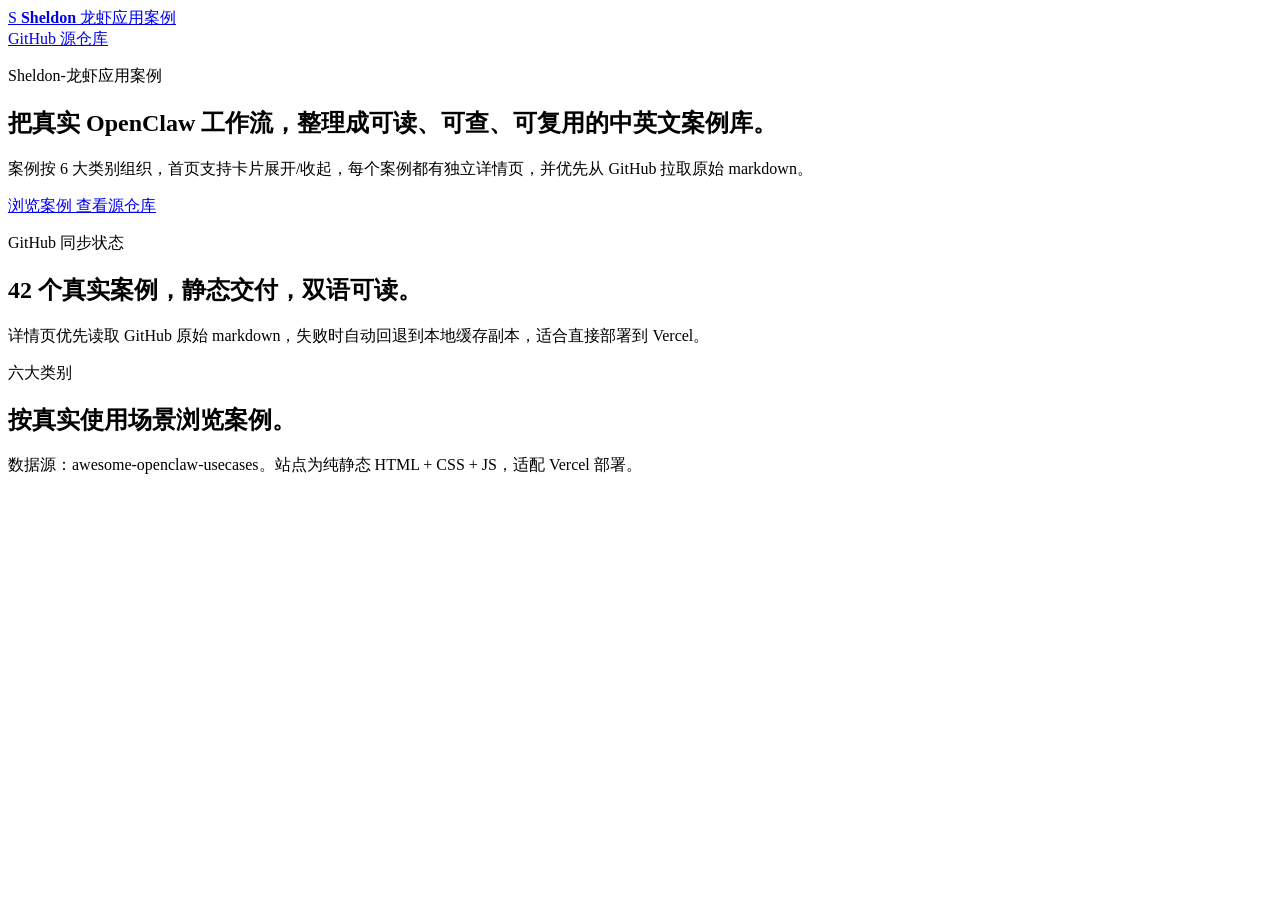
==== index.html @ b529968d "Add social sharing metadata" ====
<!doctype html>
<html lang="zh-CN">
  <head>
    <meta charset="UTF-8">
    <meta name="viewport" content="width=device-width, initial-scale=1.0">
    <title>Sheldon-龙虾应用案例</title>
    <meta
      name="description"
      content="Sheldon-龙虾应用案例 / Sheldon-OpenClaw Use Cases，汇总 6 大类别的真实 OpenClaw 应用案例。"
    >
    <meta property="og:type" content="website">
    <meta property="og:title" content="Sheldon-龙虾应用案例 | Sheldon-OpenClaw Use Cases">
    <meta
      property="og:description"
      content="A bilingual static showcase of real OpenClaw workflows across six categories."
    >
    <meta property="og:url" content="https://sheldon-claw-web.vercel.app/">
    <meta property="og:image" content="https://sheldon-claw-web.vercel.app/assets/github-preview.png">
    <meta property="og:image:alt" content="Sheldon-OpenClaw Use Cases preview">
    <meta name="twitter:card" content="summary_large_image">
    <meta name="twitter:title" content="Sheldon-龙虾应用案例 | Sheldon-OpenClaw Use Cases">
    <meta
      name="twitter:description"
      content="A bilingual static showcase of real OpenClaw workflows across six categories."
    >
    <meta name="twitter:image" content="https://sheldon-claw-web.vercel.app/assets/github-preview.png">
    <link rel="stylesheet" href="./css/style.css">
  </head>
  <body class="page-home">
    <div class="page-backdrop" aria-hidden="true"></div>
    <header class="site-header">
      <a class="brand" href="./index.html" aria-label="Sheldon-OpenClaw Use Cases">
        <span class="brand-mark">S</span>
        <span class="brand-copy">
          <strong>Sheldon</strong>
          <span data-zh="龙虾应用案例" data-en="OpenClaw Use Cases">龙虾应用案例</span>
        </span>
      </a>
      <div class="header-actions">
        <a
          class="header-link"
          href="https://github.com/hesamsheikh/awesome-openclaw-usecases"
          target="_blank"
          rel="noreferrer noopener"
          data-zh="GitHub 源仓库"
          data-en="Source Repo"
        >
          GitHub 源仓库
        </a>
        <div class="lang-switch" data-lang-switch></div>
      </div>
    </header>

    <main class="page-shell">
      <section class="hero">
        <div class="hero-copy">
          <p class="eyebrow" data-zh="Sheldon-龙虾应用案例" data-en="Sheldon-OpenClaw Use Cases">
            Sheldon-龙虾应用案例
          </p>
          <h1
            class="hero-title"
            data-zh="把真实 OpenClaw 工作流，整理成可读、可查、可复用的中英文案例库。"
            data-en="Real OpenClaw workflows, curated into a bilingual catalogue that is easy to scan and reuse."
          >
            把真实 OpenClaw 工作流，整理成可读、可查、可复用的中英文案例库。
          </h1>
          <p
            class="hero-lead"
            data-zh="案例按 6 大类别组织，首页支持卡片展开/收起，每个案例都有独立详情页，并优先从 GitHub 拉取原始 markdown。"
            data-en="The library is organized into six categories, supports expandable cards on the homepage, and gives every use case its own detail page with GitHub markdown as the primary source."
          >
            案例按 6 大类别组织，首页支持卡片展开/收起，每个案例都有独立详情页，并优先从 GitHub 拉取原始 markdown。
          </p>
          <div class="hero-actions">
            <a
              class="button button-primary"
              href="#case-sections"
              data-zh="浏览案例"
              data-en="Browse Cases"
            >
              浏览案例
            </a>
            <a
              class="button button-secondary"
              href="https://github.com/hesamsheikh/awesome-openclaw-usecases"
              target="_blank"
              rel="noreferrer noopener"
              data-zh="查看源仓库"
              data-en="Open Source Repo"
            >
              查看源仓库
            </a>
          </div>
        </div>
        <aside class="hero-panel">
          <div class="hero-panel__surface">
            <p class="panel-kicker" data-zh="GitHub 同步状态" data-en="GitHub Sync Status">
              GitHub 同步状态
            </p>
            <h2
              class="panel-title"
              data-zh="42 个真实案例，静态交付，双语可读。"
              data-en="42 real workflows, shipped as a static bilingual site."
            >
              42 个真实案例，静态交付，双语可读。
            </h2>
            <p
              class="panel-copy"
              data-zh="详情页优先读取 GitHub 原始 markdown，失败时自动回退到本地缓存副本，适合直接部署到 Vercel。"
              data-en="Detail pages prefer live GitHub markdown and automatically fall back to a cached local copy, making the site safe to deploy on Vercel."
            >
              详情页优先读取 GitHub 原始 markdown，失败时自动回退到本地缓存副本，适合直接部署到 Vercel。
            </p>
            <div class="hero-metrics" id="hero-metrics"></div>
          </div>
        </aside>
      </section>

      <section class="overview-grid" id="overview-grid"></section>

      <section class="category-shell">
        <div class="section-intro">
          <p class="section-kicker" data-zh="六大类别" data-en="Six Categories">六大类别</p>
          <h2
            class="section-title"
            data-zh="按真实使用场景浏览案例。"
            data-en="Browse the catalogue by practical scenarios."
          >
            按真实使用场景浏览案例。
          </h2>
        </div>
        <div class="category-nav" id="category-nav"></div>
      </section>

      <section class="case-sections" id="case-sections"></section>
    </main>

    <footer class="site-footer">
      <p
        data-zh="数据源：awesome-openclaw-usecases。站点为纯静态 HTML + CSS + JS，适配 Vercel 部署。"
        data-en="Source: awesome-openclaw-usecases. The site is built as pure static HTML, CSS, and JavaScript for Vercel deployment."
      >
        数据源：awesome-openclaw-usecases。站点为纯静态 HTML + CSS + JS，适配 Vercel 部署。
      </p>
    </footer>

    <script type="module" src="./js/main.js"></script>
  </body>
</html>
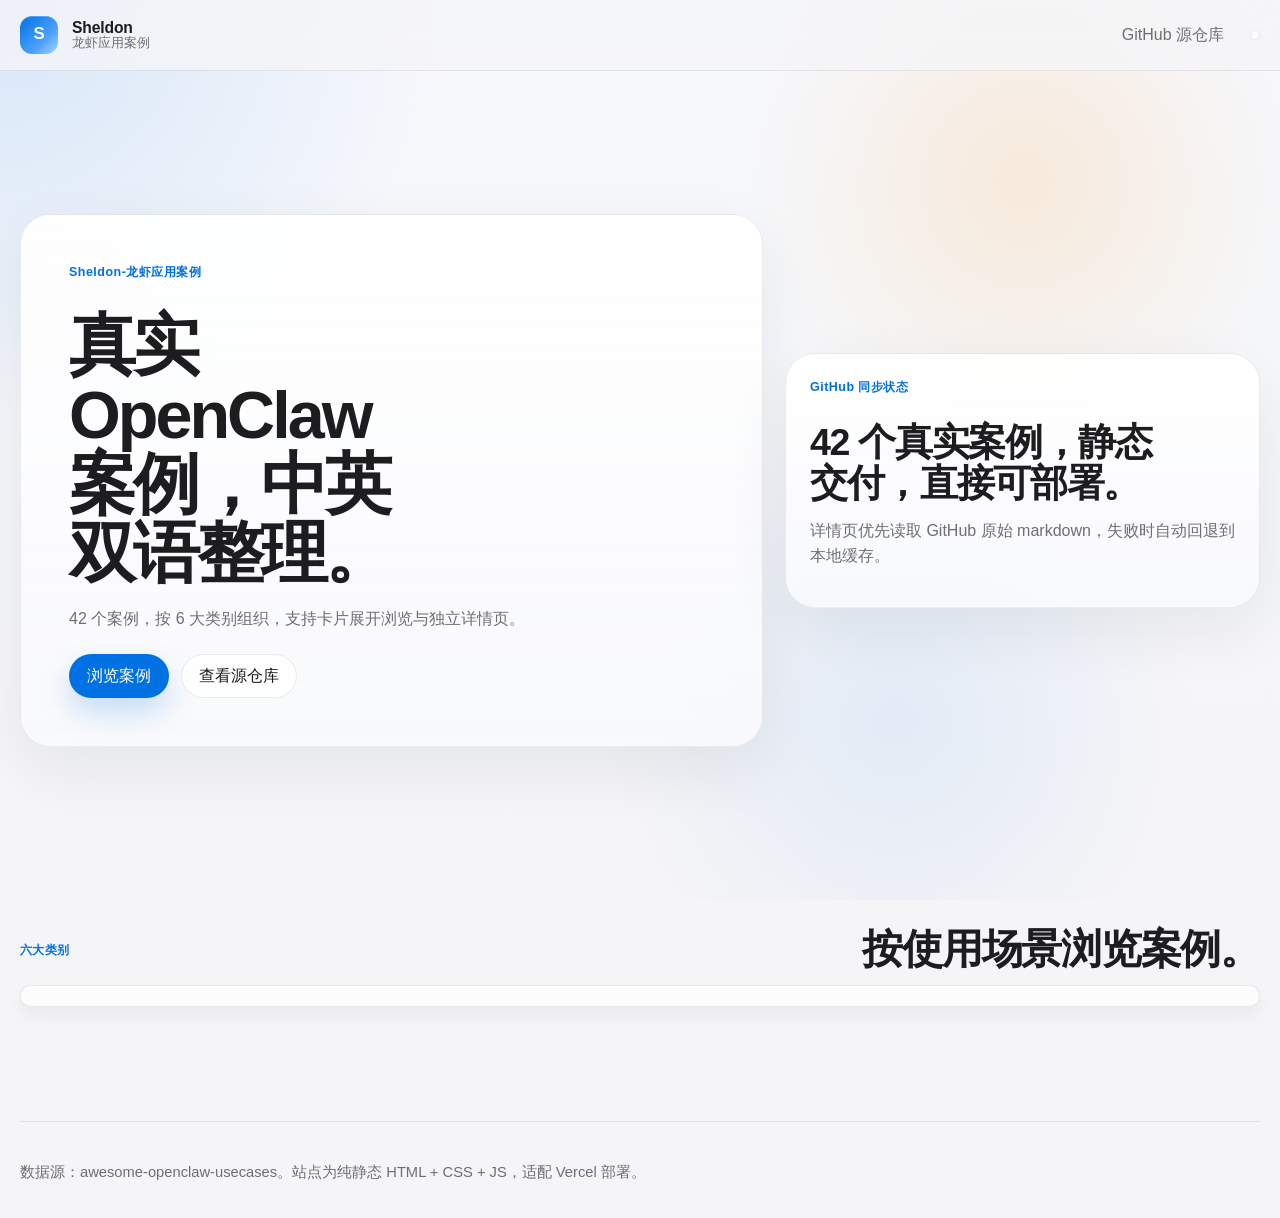
==== commit 9d4db7a3: "Refine homepage typography and layout" ====
--- a/index.html
+++ b/index.html
@@ -59,17 +59,17 @@
           </p>
           <h1
             class="hero-title"
-            data-zh="把真实 OpenClaw 工作流，整理成可读、可查、可复用的中英文案例库。"
-            data-en="Real OpenClaw workflows, curated into a bilingual catalogue that is easy to scan and reuse."
+            data-zh="真实 OpenClaw 案例，中英双语整理。"
+            data-en="Real OpenClaw workflows, curated in a cleaner bilingual catalogue."
           >
-            把真实 OpenClaw 工作流，整理成可读、可查、可复用的中英文案例库。
+            真实 OpenClaw 案例，中英双语整理。
           </h1>
           <p
             class="hero-lead"
-            data-zh="案例按 6 大类别组织，首页支持卡片展开/收起，每个案例都有独立详情页，并优先从 GitHub 拉取原始 markdown。"
-            data-en="The library is organized into six categories, supports expandable cards on the homepage, and gives every use case its own detail page with GitHub markdown as the primary source."
+            data-zh="42 个案例，按 6 大类别组织，支持卡片展开浏览与独立详情页。"
+            data-en="42 use cases across six categories, with expandable cards and dedicated detail pages."
           >
-            案例按 6 大类别组织，首页支持卡片展开/收起，每个案例都有独立详情页，并优先从 GitHub 拉取原始 markdown。
+            42 个案例，按 6 大类别组织，支持卡片展开浏览与独立详情页。
           </p>
           <div class="hero-actions">
             <a
@@ -99,17 +99,17 @@
             </p>
             <h2
               class="panel-title"
-              data-zh="42 个真实案例，静态交付，双语可读。"
-              data-en="42 real workflows, shipped as a static bilingual site."
+              data-zh="42 个真实案例，静态交付，直接可部署。"
+              data-en="42 real workflows, shipped as a deploy-ready static site."
             >
-              42 个真实案例，静态交付，双语可读。
+              42 个真实案例，静态交付，直接可部署。
             </h2>
             <p
               class="panel-copy"
-              data-zh="详情页优先读取 GitHub 原始 markdown，失败时自动回退到本地缓存副本，适合直接部署到 Vercel。"
-              data-en="Detail pages prefer live GitHub markdown and automatically fall back to a cached local copy, making the site safe to deploy on Vercel."
+              data-zh="详情页优先读取 GitHub 原始 markdown，失败时自动回退到本地缓存。"
+              data-en="Detail pages prefer live GitHub markdown and fall back to a cached local copy."
             >
-              详情页优先读取 GitHub 原始 markdown，失败时自动回退到本地缓存副本，适合直接部署到 Vercel。
+              详情页优先读取 GitHub 原始 markdown，失败时自动回退到本地缓存。
             </p>
             <div class="hero-metrics" id="hero-metrics"></div>
           </div>
@@ -123,10 +123,10 @@
           <p class="section-kicker" data-zh="六大类别" data-en="Six Categories">六大类别</p>
           <h2
             class="section-title"
-            data-zh="按真实使用场景浏览案例。"
+            data-zh="按使用场景浏览案例。"
             data-en="Browse the catalogue by practical scenarios."
           >
-            按真实使用场景浏览案例。
+            按使用场景浏览案例。
           </h2>
         </div>
         <div class="category-nav" id="category-nav"></div>
--- a/css/style.css
+++ b/css/style.css
@@ -0,0 +1,972 @@
+:root {
+  --bg: #f5f5f7;
+  --bg-accent: #f0f6ff;
+  --surface: rgba(255, 255, 255, 0.82);
+  --surface-strong: rgba(255, 255, 255, 0.94);
+  --surface-tint: linear-gradient(180deg, rgba(255, 255, 255, 0.94), rgba(249, 250, 252, 0.86));
+  --stroke: rgba(15, 23, 42, 0.08);
+  --stroke-strong: rgba(15, 23, 42, 0.14);
+  --text: #1d1d1f;
+  --muted: #6e6e73;
+  --accent: #0071e3;
+  --accent-strong: #0058b3;
+  --accent-soft: rgba(0, 113, 227, 0.12);
+  --success-soft: rgba(34, 197, 94, 0.14);
+  --warning-soft: rgba(249, 115, 22, 0.16);
+  --shadow-lg: 0 22px 64px rgba(15, 23, 42, 0.07);
+  --shadow-md: 0 14px 32px rgba(15, 23, 42, 0.07);
+  --shadow-sm: 0 8px 18px rgba(15, 23, 42, 0.05);
+  --radius-xl: 30px;
+  --radius-lg: 24px;
+  --radius-md: 18px;
+  --radius-sm: 14px;
+  --page-width: min(1240px, calc(100% - 40px));
+  --header-height: 74px;
+  --font-stack: -apple-system, BlinkMacSystemFont, "SF Pro Text", "SF Pro Display", "PingFang SC", "Hiragino Sans GB", "Microsoft YaHei", "Segoe UI", sans-serif;
+}
+
+*,
+*::before,
+*::after {
+  box-sizing: border-box;
+}
+
+html {
+  scroll-behavior: smooth;
+  text-size-adjust: 100%;
+}
+
+body {
+  margin: 0;
+  min-height: 100vh;
+  color: var(--text);
+  background: var(--bg);
+  font-family: var(--font-stack);
+  line-height: 1.6;
+  text-rendering: optimizeLegibility;
+  -webkit-font-smoothing: antialiased;
+  -moz-osx-font-smoothing: grayscale;
+}
+
+body::selection {
+  background: rgba(0, 113, 227, 0.16);
+}
+
+a {
+  color: inherit;
+  text-decoration: none;
+}
+
+button {
+  font: inherit;
+  color: inherit;
+}
+
+img {
+  max-width: 100%;
+  display: block;
+}
+
+.page-backdrop {
+  position: fixed;
+  inset: 0;
+  z-index: -1;
+  pointer-events: none;
+  background:
+    radial-gradient(circle at top left, rgba(0, 113, 227, 0.13), transparent 28%),
+    radial-gradient(circle at 80% 20%, rgba(255, 185, 105, 0.22), transparent 22%),
+    radial-gradient(circle at 70% 80%, rgba(0, 113, 227, 0.08), transparent 26%),
+    linear-gradient(180deg, #f6f8fc 0%, #f5f5f7 100%);
+}
+
+.site-header {
+  position: sticky;
+  top: 0;
+  z-index: 40;
+  width: 100%;
+  display: flex;
+  align-items: center;
+  justify-content: space-between;
+  gap: 20px;
+  padding: 14px 20px;
+  backdrop-filter: blur(28px);
+  background: rgba(245, 245, 247, 0.76);
+  border-bottom: 1px solid var(--stroke);
+}
+
+.brand {
+  display: inline-flex;
+  align-items: center;
+  gap: 14px;
+}
+
+.brand-mark {
+  width: 38px;
+  height: 38px;
+  border-radius: 12px;
+  display: grid;
+  place-items: center;
+  font-weight: 700;
+  font-size: 1.05rem;
+  color: #fff;
+  background: linear-gradient(135deg, var(--accent), #4ea1ff 65%, #a8d8ff);
+  box-shadow: inset 0 1px 0 rgba(255, 255, 255, 0.24);
+}
+
+.brand-copy {
+  display: flex;
+  flex-direction: column;
+  line-height: 1.1;
+}
+
+.brand-copy strong {
+  font-size: 0.98rem;
+  letter-spacing: -0.01em;
+}
+
+.brand-copy span {
+  font-size: 0.84rem;
+  color: var(--muted);
+}
+
+.header-actions {
+  display: flex;
+  align-items: center;
+  gap: 14px;
+}
+
+.header-link {
+  padding: 8px 12px;
+  color: var(--muted);
+  transition: color 180ms ease, background-color 180ms ease;
+  border-radius: 999px;
+}
+
+.header-link:hover {
+  color: var(--text);
+  background: rgba(255, 255, 255, 0.48);
+}
+
+.lang-switch {
+  display: inline-flex;
+  align-items: center;
+  gap: 4px;
+  padding: 4px;
+  border-radius: 999px;
+  background: rgba(255, 255, 255, 0.66);
+  border: 1px solid var(--stroke);
+  box-shadow: var(--shadow-sm);
+}
+
+.lang-switch__option {
+  border: 0;
+  background: transparent;
+  border-radius: 999px;
+  padding: 8px 14px;
+  cursor: pointer;
+  color: var(--muted);
+  transition: background-color 180ms ease, color 180ms ease, transform 180ms ease;
+}
+
+.lang-switch__option:hover {
+  color: var(--text);
+}
+
+.lang-switch__option.is-active {
+  color: #fff;
+  background: var(--accent);
+  box-shadow: inset 0 1px 0 rgba(255, 255, 255, 0.16);
+}
+
+.page-shell,
+.not-found-shell {
+  width: var(--page-width);
+  margin: 0 auto;
+}
+
+.page-shell {
+  padding: 30px 0 96px;
+}
+
+.hero {
+  min-height: min(760px, calc(100vh - var(--header-height) - 24px));
+  display: grid;
+  grid-template-columns: minmax(0, 1.22fr) minmax(320px, 0.78fr);
+  gap: 22px;
+  align-items: center;
+}
+
+.hero-copy,
+.hero-panel__surface,
+.overview-card,
+.case-card,
+.detail-card,
+.not-found-card {
+  background: var(--surface-tint);
+  border: 1px solid var(--stroke);
+  border-radius: var(--radius-xl);
+  box-shadow: var(--shadow-lg);
+}
+
+.hero-copy {
+  display: grid;
+  align-content: center;
+  gap: 18px;
+  padding: clamp(30px, 4vw, 48px);
+}
+
+.eyebrow,
+.panel-kicker,
+.section-kicker,
+.detail-card__eyebrow,
+.overview-card__eyebrow {
+  margin: 0 0 10px;
+  color: var(--accent);
+  font-size: 0.78rem;
+  font-weight: 600;
+  letter-spacing: 0.04em;
+}
+
+.hero-title,
+.detail-title,
+.not-found-card h1 {
+  margin: 0;
+  max-width: 11ch;
+  font-size: clamp(2.8rem, 5.2vw, 4.5rem);
+  line-height: 1.04;
+  letter-spacing: -0.045em;
+  text-wrap: balance;
+}
+
+.hero-lead,
+.detail-lead,
+.panel-copy,
+.overview-card p,
+.case-section__copy,
+.site-footer p,
+.not-found-card p,
+.detail-card p,
+.metric-label,
+.case-card__summary,
+.case-card__alt,
+.case-card__copy {
+  color: var(--muted);
+}
+
+.hero-lead,
+.panel-copy,
+.detail-lead {
+  margin: 0;
+  max-width: 56ch;
+  font-size: 1rem;
+}
+
+.hero-actions,
+.detail-hero__actions,
+.case-card__actions,
+.source-actions {
+  display: flex;
+  flex-wrap: wrap;
+  gap: 12px;
+}
+
+.hero-actions {
+  margin-top: 4px;
+}
+
+.button {
+  display: inline-flex;
+  align-items: center;
+  justify-content: center;
+  min-height: 44px;
+  padding: 0 17px;
+  border-radius: 999px;
+  border: 1px solid transparent;
+  transition: transform 180ms ease, box-shadow 180ms ease, background-color 180ms ease, color 180ms ease;
+}
+
+.button:hover {
+  transform: translateY(-1px);
+}
+
+.button-primary {
+  color: #fff;
+  background: var(--accent);
+  box-shadow: 0 14px 30px rgba(0, 113, 227, 0.22);
+}
+
+.button-primary:hover {
+  background: var(--accent-strong);
+}
+
+.button-secondary {
+  color: var(--text);
+  background: rgba(255, 255, 255, 0.8);
+  border-color: var(--stroke);
+}
+
+.button-secondary:hover {
+  background: rgba(255, 255, 255, 0.96);
+}
+
+.hero-panel__surface {
+  padding: 24px;
+  display: flex;
+  flex-direction: column;
+  gap: 14px;
+}
+
+.panel-title {
+  margin: 0;
+  font-size: clamp(1.7rem, 3vw, 2.35rem);
+  line-height: 1.08;
+  letter-spacing: -0.035em;
+  text-wrap: balance;
+}
+
+.hero-metrics,
+.overview-grid {
+  display: grid;
+  gap: 18px;
+}
+
+.hero-metrics {
+  grid-template-columns: repeat(2, minmax(0, 1fr));
+}
+
+.metric-card {
+  padding: 16px 18px;
+  border-radius: var(--radius-md);
+  background: rgba(255, 255, 255, 0.78);
+  border: 1px solid rgba(15, 23, 42, 0.06);
+}
+
+.metric-value {
+  margin: 0;
+  font-size: 1.18rem;
+  font-weight: 700;
+  letter-spacing: -0.03em;
+}
+
+.metric-label {
+  margin: 4px 0 0;
+  font-size: 0.84rem;
+}
+
+.overview-grid {
+  margin-top: 24px;
+  grid-template-columns: repeat(2, minmax(0, 1fr));
+}
+
+.overview-card {
+  padding: 22px;
+  animation: rise-in 700ms cubic-bezier(0.21, 0.95, 0.34, 1) both;
+}
+
+.overview-card h3,
+.case-section__header h2,
+.detail-card h2 {
+  margin: 0 0 12px;
+  font-size: 1.28rem;
+  line-height: 1.14;
+  letter-spacing: -0.025em;
+  text-wrap: balance;
+}
+
+.overview-card p {
+  margin: 0;
+  font-size: 0.95rem;
+}
+
+.category-shell {
+  margin-top: 42px;
+  display: grid;
+  gap: 14px;
+}
+
+.section-intro {
+  display: flex;
+  align-items: end;
+  justify-content: space-between;
+  gap: 18px;
+}
+
+.section-title {
+  margin: 0;
+  font-size: clamp(1.8rem, 3.2vw, 2.7rem);
+  letter-spacing: -0.03em;
+  line-height: 1.08;
+  text-wrap: balance;
+}
+
+.category-nav {
+  position: sticky;
+  top: 84px;
+  z-index: 20;
+  display: flex;
+  flex-wrap: wrap;
+  gap: 8px;
+  padding: 10px;
+  border-radius: 999px;
+  background: rgba(255, 255, 255, 0.7);
+  border: 1px solid var(--stroke);
+  backdrop-filter: blur(26px);
+  box-shadow: var(--shadow-sm);
+}
+
+.category-pill {
+  border: 0;
+  background: transparent;
+  display: inline-flex;
+  align-items: center;
+  gap: 10px;
+  padding: 9px 13px;
+  border-radius: 999px;
+  cursor: pointer;
+  color: var(--muted);
+  transition: background-color 180ms ease, color 180ms ease;
+}
+
+.category-pill:hover {
+  color: var(--text);
+}
+
+.category-pill small {
+  display: inline-grid;
+  place-items: center;
+  min-width: 26px;
+  padding: 0 7px;
+  min-height: 26px;
+  border-radius: 999px;
+  background: rgba(15, 23, 42, 0.05);
+}
+
+.category-pill.is-active {
+  color: #fff;
+  background: var(--accent);
+}
+
+.category-pill.is-active small {
+  background: rgba(255, 255, 255, 0.18);
+}
+
+.case-sections {
+  margin-top: 18px;
+  display: grid;
+  gap: 28px;
+}
+
+.case-section {
+  scroll-margin-top: 150px;
+}
+
+.case-section__header {
+  display: flex;
+  align-items: end;
+  justify-content: space-between;
+  gap: 14px;
+  margin-bottom: 14px;
+}
+
+.case-grid {
+  display: grid;
+  grid-template-columns: repeat(4, minmax(0, 1fr));
+  gap: 16px;
+}
+
+.case-card {
+  padding: 0;
+  overflow: hidden;
+  transition: transform 220ms ease, box-shadow 220ms ease, border-color 220ms ease;
+}
+
+.case-card:hover {
+  transform: translateY(-2px);
+  border-color: var(--stroke-strong);
+}
+
+.case-card__trigger {
+  width: 100%;
+  background: transparent;
+  border: 0;
+  padding: 20px;
+  text-align: left;
+  cursor: pointer;
+}
+
+.case-card__meta {
+  display: flex;
+  align-items: center;
+  justify-content: space-between;
+  gap: 12px;
+  margin-bottom: 14px;
+}
+
+.case-card__index,
+.case-card__badge,
+.status-pill,
+.back-link {
+  display: inline-flex;
+  align-items: center;
+  min-height: 30px;
+  padding: 0 11px;
+  border-radius: 999px;
+  font-size: 0.86rem;
+}
+
+.case-card__index,
+.back-link,
+.status-pill {
+  background: rgba(255, 255, 255, 0.7);
+  border: 1px solid var(--stroke);
+}
+
+.case-card__badge {
+  background: var(--accent-soft);
+  color: var(--accent);
+}
+
+.case-card h3 {
+  margin: 0;
+  font-size: 1.16rem;
+  line-height: 1.18;
+  letter-spacing: -0.02em;
+  text-wrap: balance;
+}
+
+.case-card__alt {
+  margin: 6px 0 12px;
+  font-size: 0.84rem;
+  line-height: 1.45;
+}
+
+.case-card__summary,
+.case-card__copy {
+  margin: 0;
+  font-size: 0.95rem;
+  line-height: 1.58;
+}
+
+.case-card__summary {
+  display: -webkit-box;
+  -webkit-line-clamp: 3;
+  -webkit-box-orient: vertical;
+  overflow: hidden;
+}
+
+.case-card__content {
+  display: grid;
+  grid-template-rows: 0fr;
+  transition: grid-template-rows 260ms ease, opacity 220ms ease;
+}
+
+.case-card.is-open .case-card__content {
+  grid-template-rows: 1fr;
+}
+
+.case-card__content-inner {
+  overflow: hidden;
+  padding: 0 20px 20px;
+}
+
+.case-card__divider {
+  height: 1px;
+  margin-bottom: 18px;
+  background: linear-gradient(90deg, transparent, rgba(15, 23, 42, 0.12), transparent);
+}
+
+.case-card__block + .case-card__block {
+  margin-top: 14px;
+}
+
+.case-card__label {
+  margin: 0 0 8px;
+  font-size: 0.76rem;
+  font-weight: 600;
+  color: var(--accent);
+  letter-spacing: 0.04em;
+}
+
+.skill-chips {
+  display: flex;
+  flex-wrap: wrap;
+  gap: 8px;
+}
+
+.skill-chip {
+  display: inline-flex;
+  align-items: center;
+  padding: 7px 10px;
+  border-radius: 999px;
+  background: rgba(255, 255, 255, 0.8);
+  border: 1px solid rgba(15, 23, 42, 0.06);
+  font-size: 0.82rem;
+  color: var(--text);
+}
+
+.site-footer {
+  width: var(--page-width);
+  margin: 0 auto 34px;
+  padding-top: 24px;
+  border-top: 1px solid var(--stroke);
+}
+
+.site-footer p {
+  font-size: 0.92rem;
+}
+
+.detail-page {
+  padding-top: 28px;
+}
+
+.detail-hero {
+  padding: clamp(28px, 4vw, 40px);
+  border-radius: var(--radius-xl);
+  background: var(--surface-tint);
+  border: 1px solid var(--stroke);
+  box-shadow: var(--shadow-lg);
+}
+
+.detail-hero__top {
+  display: flex;
+  align-items: center;
+  justify-content: space-between;
+  gap: 12px;
+  margin-bottom: 22px;
+}
+
+.detail-title__alt {
+  margin: 12px 0 0;
+  color: var(--muted);
+  font-size: clamp(0.96rem, 2vw, 1.14rem);
+}
+
+.detail-layout {
+  margin-top: 28px;
+  display: grid;
+  grid-template-columns: minmax(280px, 360px) minmax(0, 1fr);
+  gap: 18px;
+  align-items: start;
+}
+
+.detail-sidebar,
+.detail-main,
+.detail-cards {
+  display: grid;
+  gap: 18px;
+}
+
+.detail-main {
+  min-width: 0;
+}
+
+.detail-meta-list,
+.detail-skill-list {
+  list-style: none;
+  padding: 0;
+  margin: 0;
+  display: grid;
+  gap: 12px;
+}
+
+.detail-meta-list li {
+  display: flex;
+  align-items: baseline;
+  justify-content: space-between;
+  gap: 16px;
+  padding-bottom: 12px;
+  border-bottom: 1px solid rgba(15, 23, 42, 0.08);
+}
+
+.detail-meta-list li:last-child {
+  border-bottom: 0;
+  padding-bottom: 0;
+}
+
+.detail-meta-list span {
+  color: var(--muted);
+}
+
+.detail-skill-list li {
+  position: relative;
+  padding-left: 18px;
+}
+
+.detail-skill-list li::before {
+  content: "";
+  position: absolute;
+  top: 11px;
+  left: 0;
+  width: 8px;
+  height: 8px;
+  border-radius: 999px;
+  background: var(--accent);
+}
+
+.detail-tabs {
+  display: inline-flex;
+  align-items: center;
+  gap: 6px;
+  padding: 6px;
+  border-radius: 999px;
+  background: rgba(255, 255, 255, 0.72);
+  border: 1px solid var(--stroke);
+  box-shadow: var(--shadow-sm);
+}
+
+.detail-tab {
+  border: 0;
+  background: transparent;
+  padding: 10px 16px;
+  border-radius: 999px;
+  cursor: pointer;
+  color: var(--muted);
+}
+
+.detail-tab.is-active {
+  color: #fff;
+  background: var(--accent);
+}
+
+.detail-card {
+  padding: 22px;
+}
+
+.detail-card--source {
+  min-height: 540px;
+}
+
+.detail-card__row {
+  display: flex;
+  align-items: start;
+  justify-content: space-between;
+  gap: 12px;
+  margin-bottom: 16px;
+}
+
+.status-pill--github {
+  background: var(--success-soft);
+}
+
+.status-pill--cache {
+  background: var(--warning-soft);
+}
+
+.source-actions {
+  margin-bottom: 18px;
+}
+
+.markdown-body {
+  color: var(--text);
+}
+
+.markdown-body h1,
+.markdown-body h2,
+.markdown-body h3,
+.markdown-body h4,
+.markdown-body h5,
+.markdown-body h6 {
+  margin: 28px 0 14px;
+  line-height: 1.12;
+  letter-spacing: -0.02em;
+}
+
+.markdown-body p,
+.markdown-body li,
+.markdown-body blockquote {
+  color: var(--text);
+}
+
+.markdown-body p {
+  margin: 0 0 14px;
+}
+
+.markdown-body ul,
+.markdown-body ol {
+  margin: 0 0 20px;
+  padding-left: 22px;
+}
+
+.markdown-body li + li {
+  margin-top: 8px;
+}
+
+.markdown-body a {
+  color: var(--accent);
+}
+
+.markdown-body code {
+  font-family: "SF Mono", "Menlo", "Consolas", monospace;
+  font-size: 0.92em;
+  padding: 0.15em 0.35em;
+  border-radius: 0.45em;
+  background: rgba(15, 23, 42, 0.06);
+}
+
+.markdown-body pre {
+  overflow: auto;
+  padding: 18px;
+  border-radius: var(--radius-md);
+  background: #111827;
+  color: #f9fafb;
+  box-shadow: inset 0 1px 0 rgba(255, 255, 255, 0.03);
+}
+
+.markdown-body pre code {
+  background: transparent;
+  padding: 0;
+  color: inherit;
+}
+
+.markdown-body blockquote {
+  margin: 0 0 18px;
+  padding: 0 0 0 16px;
+  border-left: 3px solid rgba(0, 113, 227, 0.28);
+}
+
+.markdown-body hr {
+  border: 0;
+  height: 1px;
+  margin: 28px 0;
+  background: linear-gradient(90deg, transparent, rgba(15, 23, 42, 0.12), transparent);
+}
+
+.detail-empty {
+  padding: 22px;
+  border-radius: var(--radius-md);
+  background: rgba(255, 255, 255, 0.72);
+  border: 1px dashed rgba(15, 23, 42, 0.12);
+  color: var(--muted);
+}
+
+.is-hidden {
+  display: none;
+}
+
+.not-found-shell {
+  min-height: calc(100vh - 180px);
+  display: grid;
+  place-items: center;
+  padding: 48px 0 96px;
+}
+
+.not-found-card {
+  width: min(780px, 100%);
+  padding: clamp(32px, 6vw, 54px);
+}
+
+@keyframes rise-in {
+  from {
+    opacity: 0;
+    transform: translateY(22px);
+  }
+  to {
+    opacity: 1;
+    transform: translateY(0);
+  }
+}
+
+@media (max-width: 1200px) {
+  .hero {
+    grid-template-columns: 1fr;
+    min-height: auto;
+  }
+
+  .case-grid {
+    grid-template-columns: repeat(2, minmax(0, 1fr));
+  }
+
+  .detail-layout {
+    grid-template-columns: 1fr;
+  }
+}
+
+@media (max-width: 820px) {
+  .site-header {
+    flex-wrap: wrap;
+  }
+
+  .header-actions {
+    width: 100%;
+    justify-content: space-between;
+  }
+
+  .hero-copy,
+  .hero-panel__surface,
+  .detail-hero,
+  .detail-card,
+  .overview-card,
+  .case-card,
+  .not-found-card {
+    border-radius: var(--radius-lg);
+  }
+
+  .overview-grid,
+  .case-grid,
+  .hero-metrics {
+    grid-template-columns: 1fr;
+  }
+
+  .section-intro,
+  .case-section__header,
+  .detail-hero__top,
+  .detail-card__row {
+    align-items: start;
+    flex-direction: column;
+  }
+
+  .category-nav {
+    top: 118px;
+    overflow-x: auto;
+    flex-wrap: nowrap;
+  }
+}
+
+@media (max-width: 640px) {
+  :root {
+    --page-width: min(100% - 24px, 100%);
+  }
+
+  .page-shell {
+    padding: 24px 0 72px;
+  }
+
+  .hero-title,
+  .detail-title,
+  .not-found-card h1 {
+    font-size: clamp(2.2rem, 10.6vw, 3.5rem);
+    max-width: none;
+  }
+
+  .button,
+  .detail-tab {
+    width: 100%;
+  }
+
+  .hero-actions,
+  .detail-hero__actions,
+  .case-card__actions,
+  .source-actions,
+  .detail-tabs {
+    width: 100%;
+  }
+
+  .detail-tabs {
+    display: grid;
+    grid-template-columns: 1fr 1fr;
+  }
+}
+
+@media (prefers-reduced-motion: reduce) {
+  html {
+    scroll-behavior: auto;
+  }
+
+  *,
+  *::before,
+  *::after {
+    animation-duration: 1ms !important;
+    animation-iteration-count: 1 !important;
+    transition-duration: 1ms !important;
+  }
+}
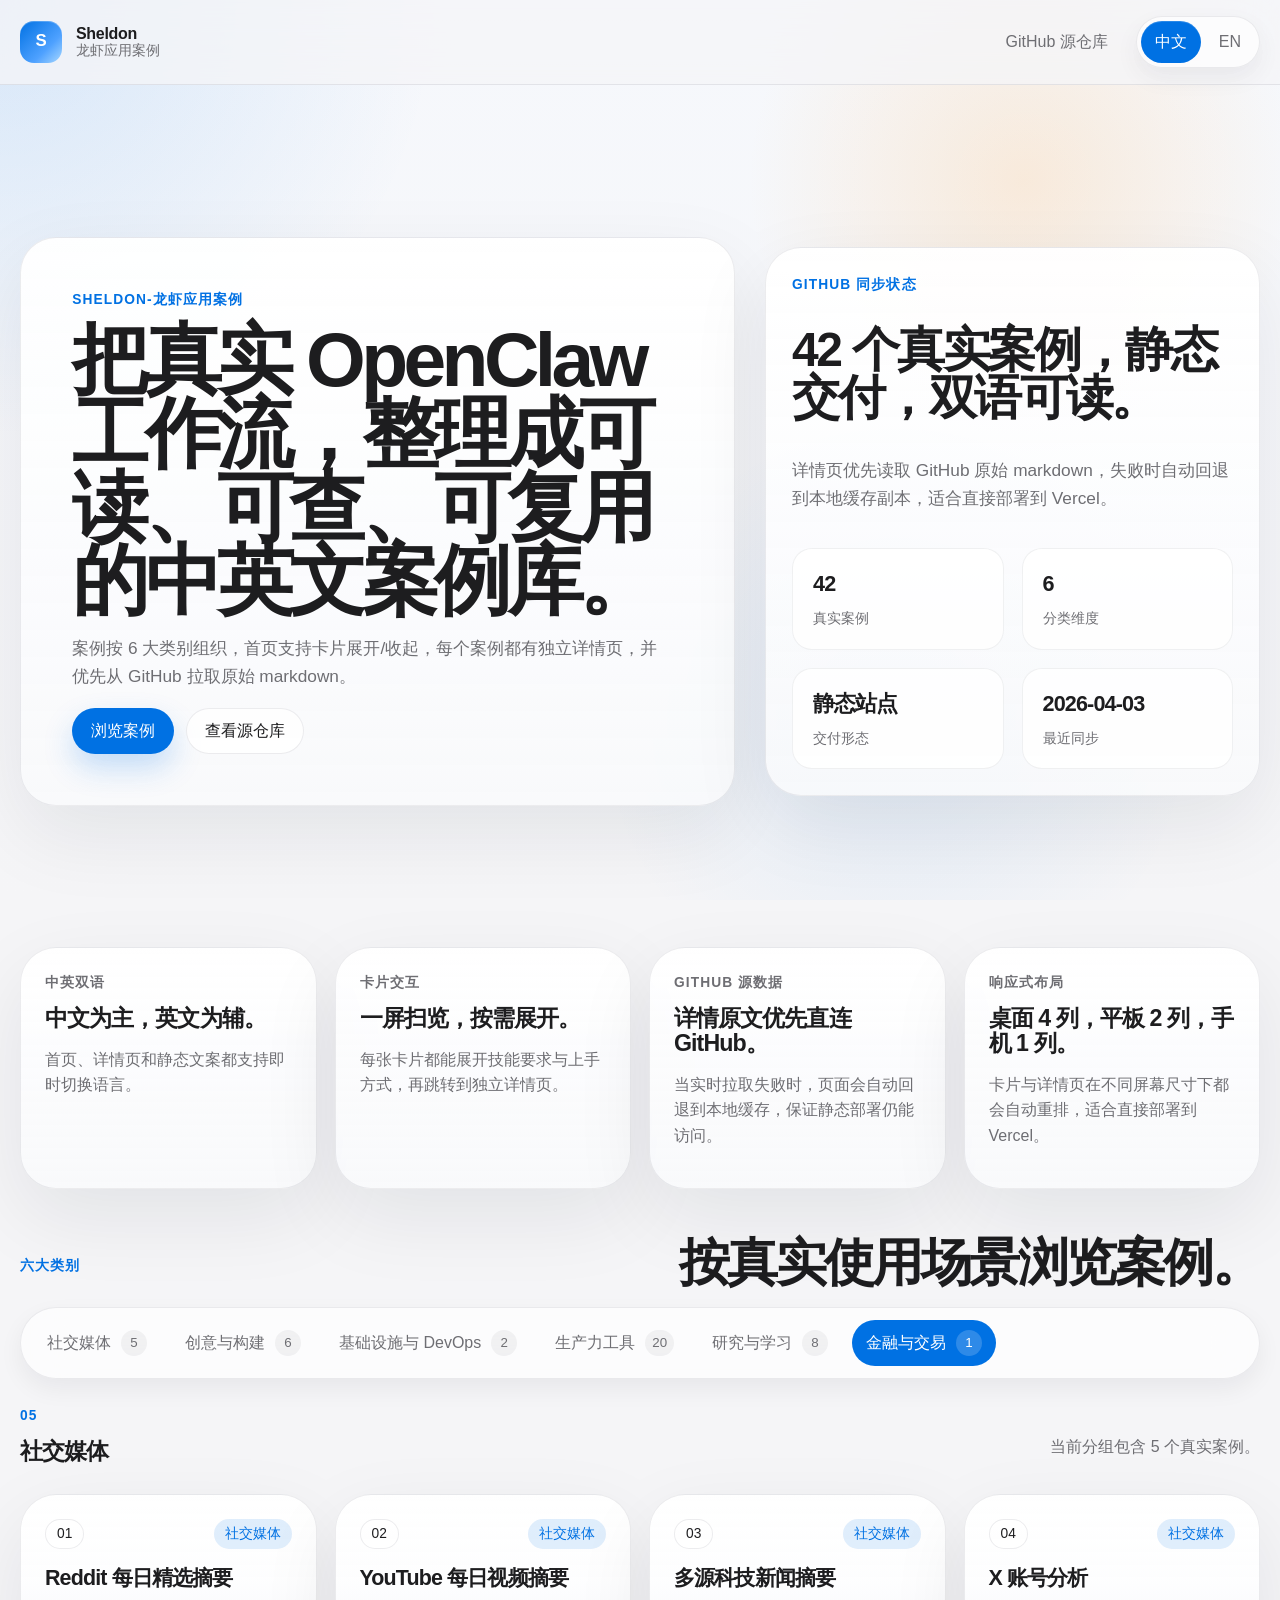
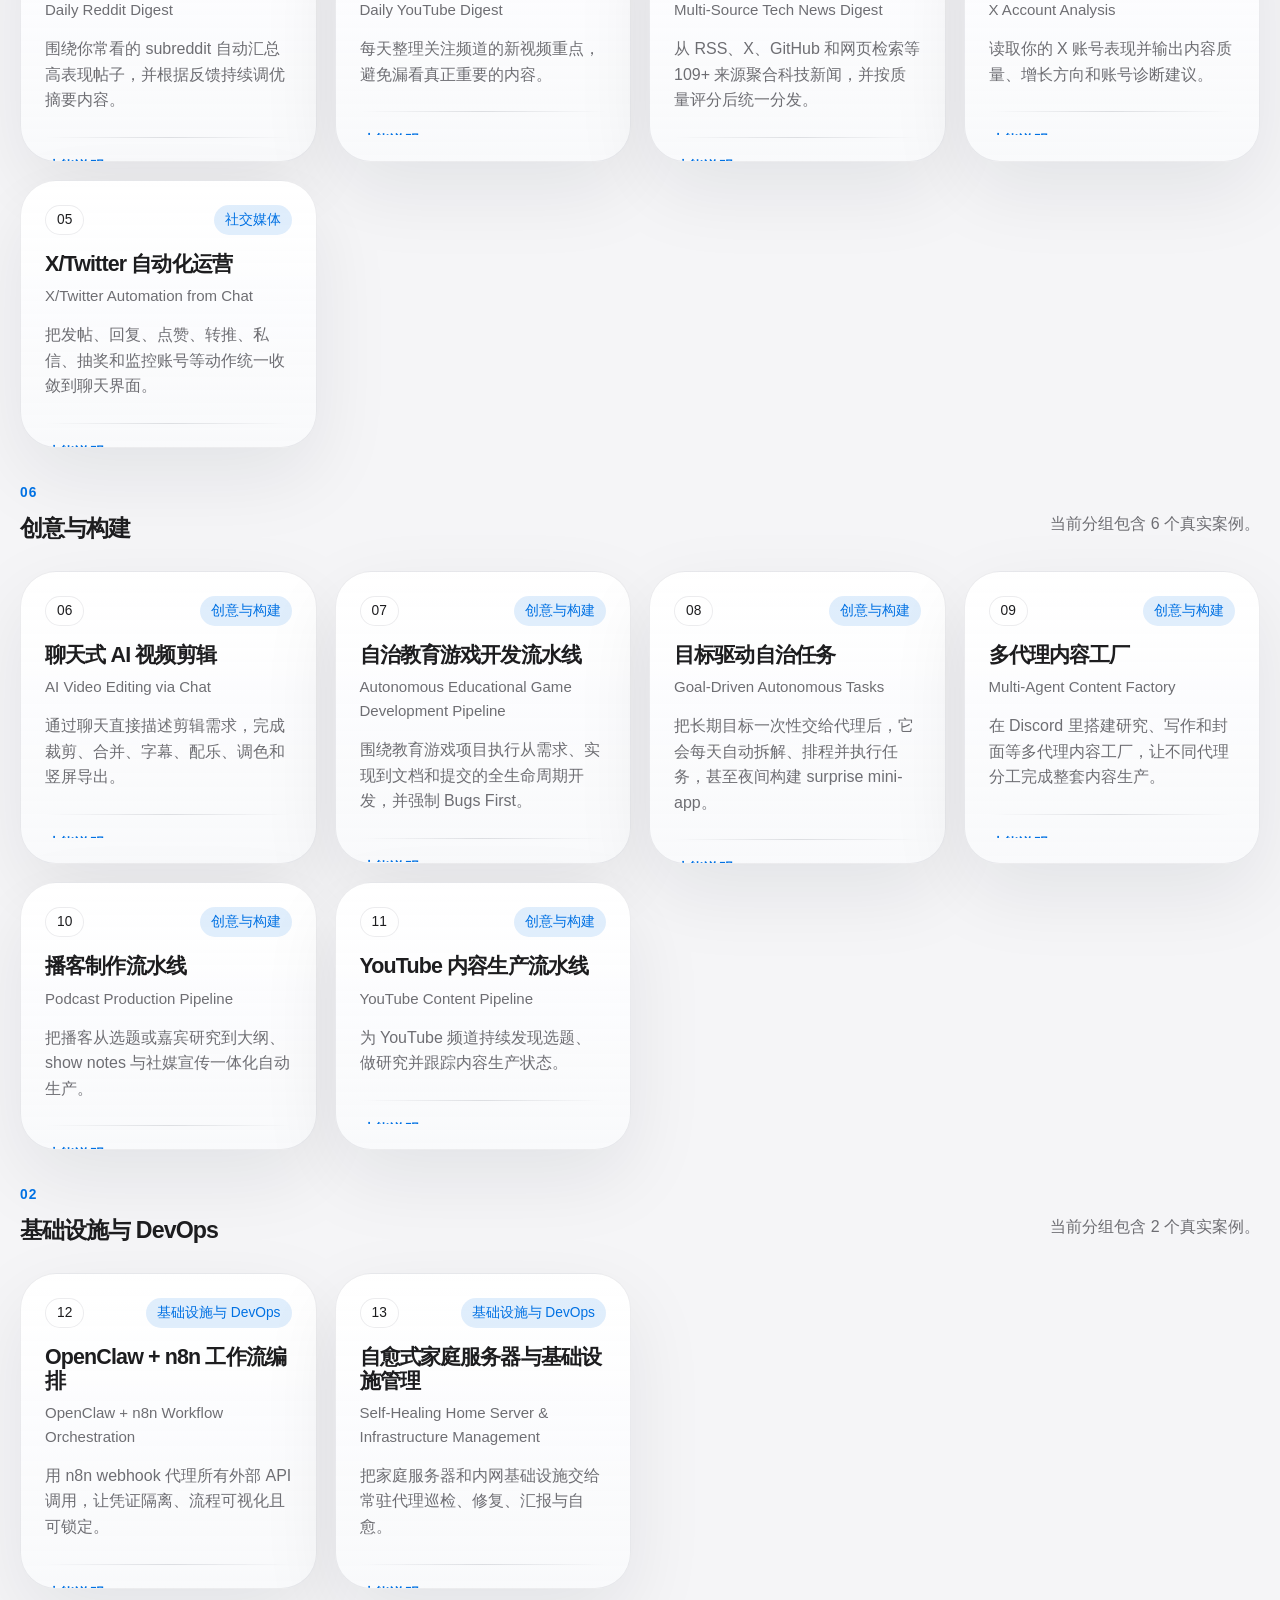
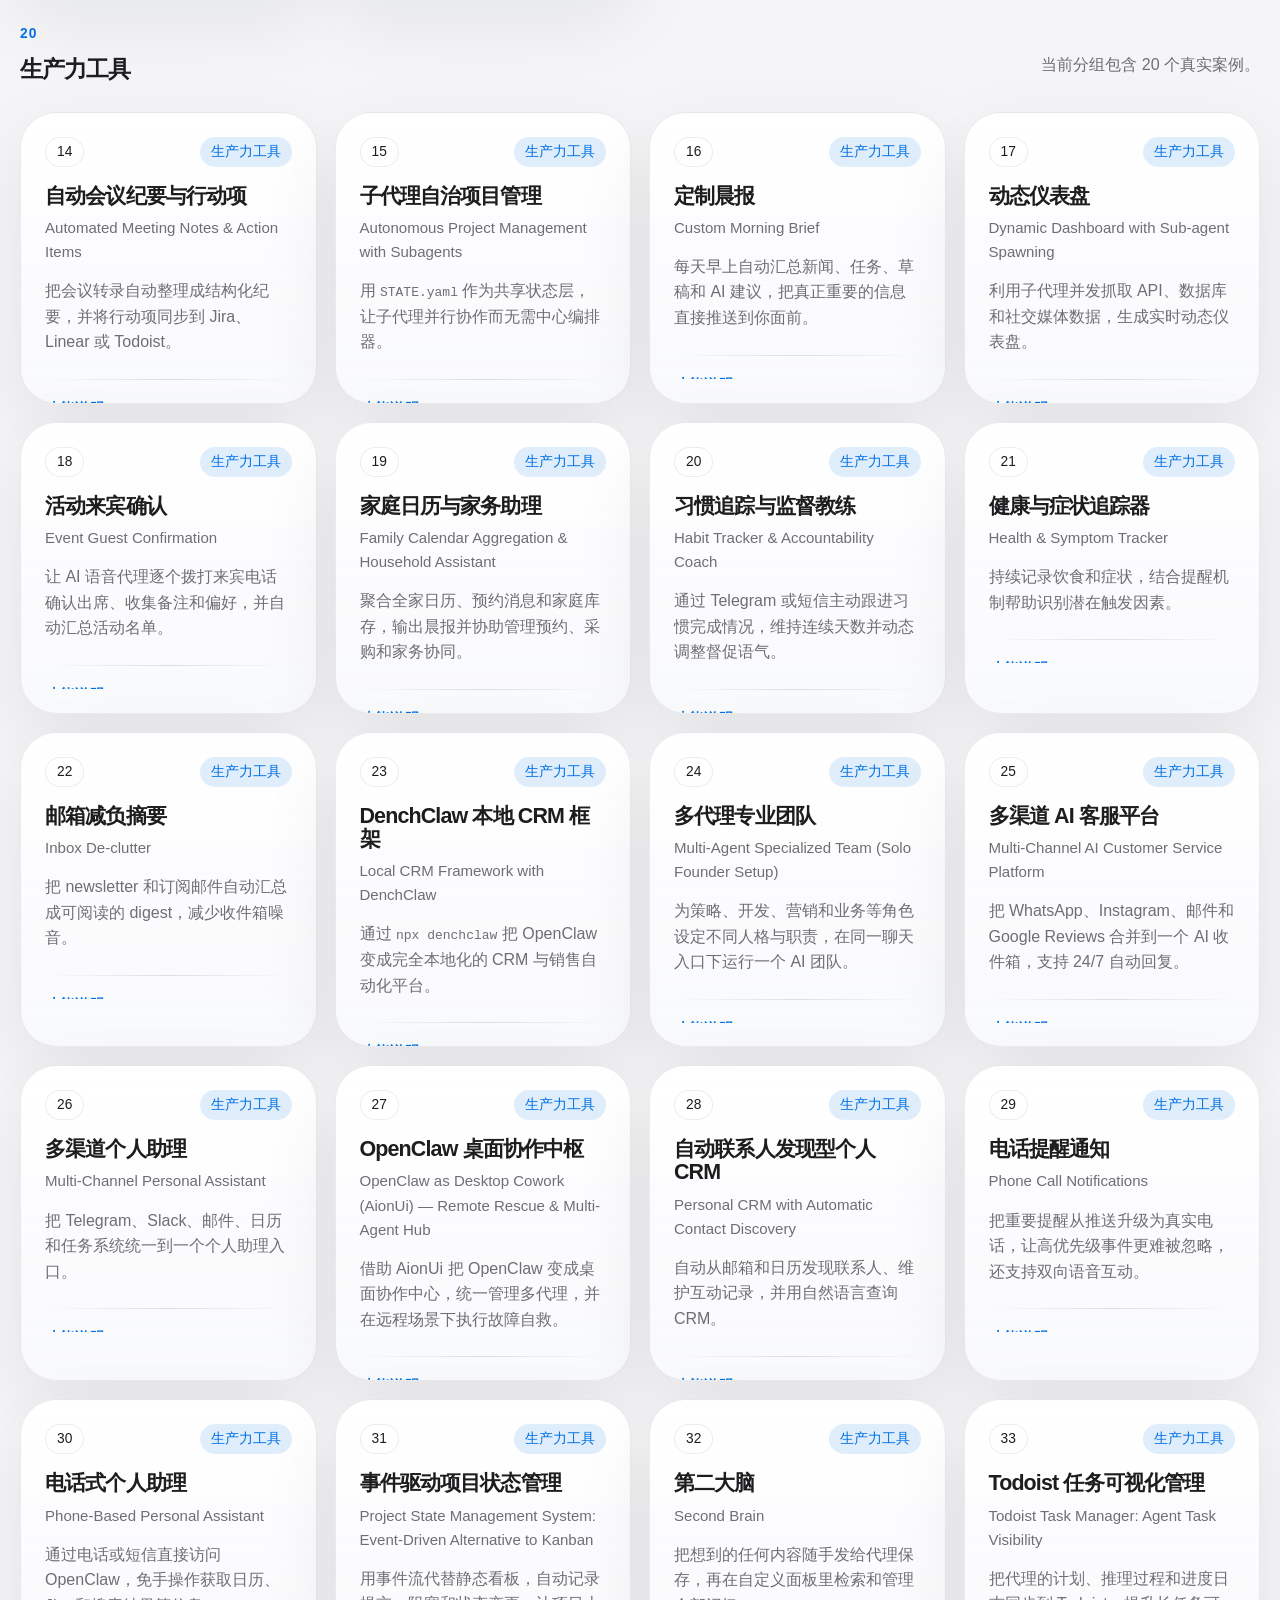
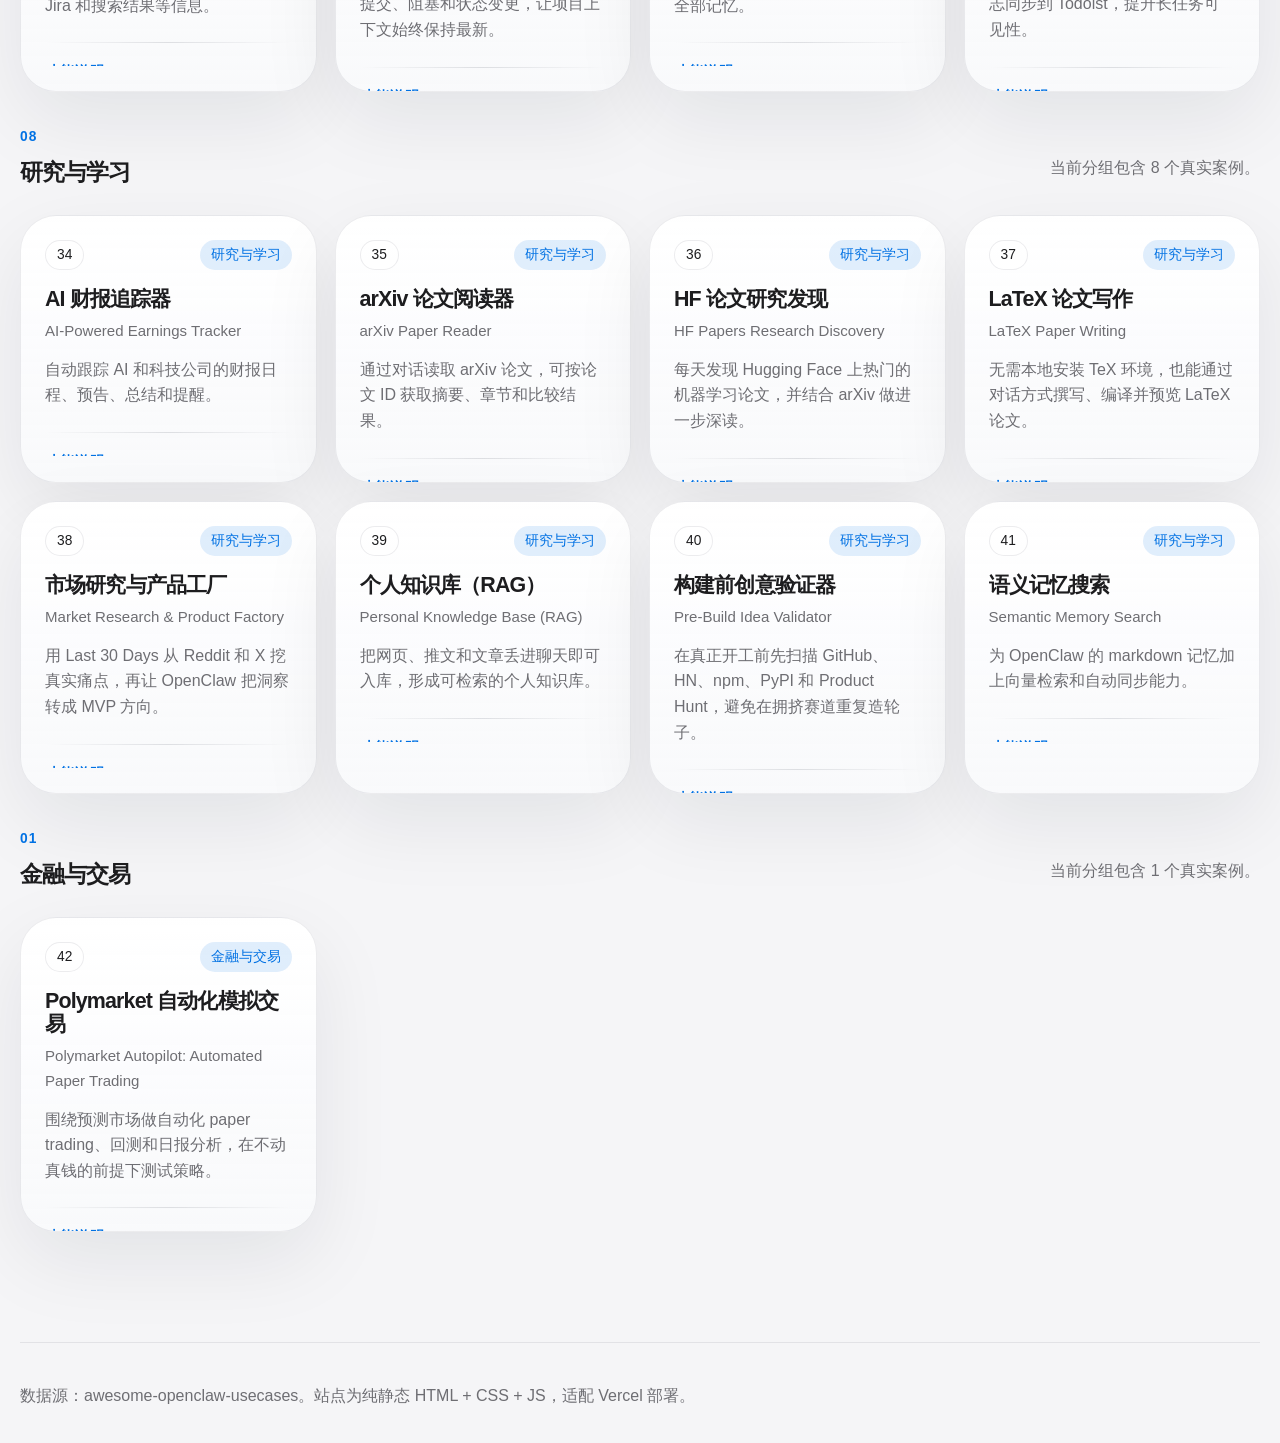
==== commit 6123fc34: "Initial static site deployment" ====
--- a/index.html
+++ b/index.html
@@ -8,22 +8,6 @@
       name="description"
       content="Sheldon-龙虾应用案例 / Sheldon-OpenClaw Use Cases，汇总 6 大类别的真实 OpenClaw 应用案例。"
     >
-    <meta property="og:type" content="website">
-    <meta property="og:title" content="Sheldon-龙虾应用案例 | Sheldon-OpenClaw Use Cases">
-    <meta
-      property="og:description"
-      content="A bilingual static showcase of real OpenClaw workflows across six categories."
-    >
-    <meta property="og:url" content="https://sheldon-claw-web.vercel.app/">
-    <meta property="og:image" content="https://sheldon-claw-web.vercel.app/assets/github-preview.png">
-    <meta property="og:image:alt" content="Sheldon-OpenClaw Use Cases preview">
-    <meta name="twitter:card" content="summary_large_image">
-    <meta name="twitter:title" content="Sheldon-龙虾应用案例 | Sheldon-OpenClaw Use Cases">
-    <meta
-      name="twitter:description"
-      content="A bilingual static showcase of real OpenClaw workflows across six categories."
-    >
-    <meta name="twitter:image" content="https://sheldon-claw-web.vercel.app/assets/github-preview.png">
     <link rel="stylesheet" href="./css/style.css">
   </head>
   <body class="page-home">
@@ -59,17 +43,17 @@
           </p>
           <h1
             class="hero-title"
-            data-zh="真实 OpenClaw 案例，中英双语整理。"
-            data-en="Real OpenClaw workflows, curated in a cleaner bilingual catalogue."
+            data-zh="把真实 OpenClaw 工作流，整理成可读、可查、可复用的中英文案例库。"
+            data-en="Real OpenClaw workflows, curated into a bilingual catalogue that is easy to scan and reuse."
           >
-            真实 OpenClaw 案例，中英双语整理。
+            把真实 OpenClaw 工作流，整理成可读、可查、可复用的中英文案例库。
           </h1>
           <p
             class="hero-lead"
-            data-zh="42 个案例，按 6 大类别组织，支持卡片展开浏览与独立详情页。"
-            data-en="42 use cases across six categories, with expandable cards and dedicated detail pages."
+            data-zh="案例按 6 大类别组织，首页支持卡片展开/收起，每个案例都有独立详情页，并优先从 GitHub 拉取原始 markdown。"
+            data-en="The library is organized into six categories, supports expandable cards on the homepage, and gives every use case its own detail page with GitHub markdown as the primary source."
           >
-            42 个案例，按 6 大类别组织，支持卡片展开浏览与独立详情页。
+            案例按 6 大类别组织，首页支持卡片展开/收起，每个案例都有独立详情页，并优先从 GitHub 拉取原始 markdown。
           </p>
           <div class="hero-actions">
             <a
@@ -99,17 +83,17 @@
             </p>
             <h2
               class="panel-title"
-              data-zh="42 个真实案例，静态交付，直接可部署。"
-              data-en="42 real workflows, shipped as a deploy-ready static site."
+              data-zh="42 个真实案例，静态交付，双语可读。"
+              data-en="42 real workflows, shipped as a static bilingual site."
             >
-              42 个真实案例，静态交付，直接可部署。
+              42 个真实案例，静态交付，双语可读。
             </h2>
             <p
               class="panel-copy"
-              data-zh="详情页优先读取 GitHub 原始 markdown，失败时自动回退到本地缓存。"
-              data-en="Detail pages prefer live GitHub markdown and fall back to a cached local copy."
+              data-zh="详情页优先读取 GitHub 原始 markdown，失败时自动回退到本地缓存副本，适合直接部署到 Vercel。"
+              data-en="Detail pages prefer live GitHub markdown and automatically fall back to a cached local copy, making the site safe to deploy on Vercel."
             >
-              详情页优先读取 GitHub 原始 markdown，失败时自动回退到本地缓存。
+              详情页优先读取 GitHub 原始 markdown，失败时自动回退到本地缓存副本，适合直接部署到 Vercel。
             </p>
             <div class="hero-metrics" id="hero-metrics"></div>
           </div>
@@ -123,10 +107,10 @@
           <p class="section-kicker" data-zh="六大类别" data-en="Six Categories">六大类别</p>
           <h2
             class="section-title"
-            data-zh="按使用场景浏览案例。"
+            data-zh="按真实使用场景浏览案例。"
             data-en="Browse the catalogue by practical scenarios."
           >
-            按使用场景浏览案例。
+            按真实使用场景浏览案例。
           </h2>
         </div>
         <div class="category-nav" id="category-nav"></div>
--- a/css/style.css
+++ b/css/style.css
@@ -13,16 +13,16 @@
   --accent-soft: rgba(0, 113, 227, 0.12);
   --success-soft: rgba(34, 197, 94, 0.14);
   --warning-soft: rgba(249, 115, 22, 0.16);
-  --shadow-lg: 0 22px 64px rgba(15, 23, 42, 0.07);
-  --shadow-md: 0 14px 32px rgba(15, 23, 42, 0.07);
-  --shadow-sm: 0 8px 18px rgba(15, 23, 42, 0.05);
-  --radius-xl: 30px;
-  --radius-lg: 24px;
-  --radius-md: 18px;
+  --shadow-lg: 0 28px 80px rgba(15, 23, 42, 0.08);
+  --shadow-md: 0 18px 48px rgba(15, 23, 42, 0.08);
+  --shadow-sm: 0 10px 24px rgba(15, 23, 42, 0.06);
+  --radius-xl: 36px;
+  --radius-lg: 28px;
+  --radius-md: 20px;
   --radius-sm: 14px;
-  --page-width: min(1240px, calc(100% - 40px));
-  --header-height: 74px;
-  --font-stack: -apple-system, BlinkMacSystemFont, "SF Pro Text", "SF Pro Display", "PingFang SC", "Hiragino Sans GB", "Microsoft YaHei", "Segoe UI", sans-serif;
+  --page-width: min(1440px, calc(100% - 40px));
+  --header-height: 82px;
+  --font-stack: -apple-system, "SF Pro Display", "PingFang SC", "Helvetica Neue", sans-serif;
 }
 
 *,
@@ -33,7 +33,6 @@
 
 html {
   scroll-behavior: smooth;
-  text-size-adjust: 100%;
 }
 
 body {
@@ -43,9 +42,6 @@
   background: var(--bg);
   font-family: var(--font-stack);
   line-height: 1.6;
-  text-rendering: optimizeLegibility;
-  -webkit-font-smoothing: antialiased;
-  -moz-osx-font-smoothing: grayscale;
 }
 
 body::selection {
@@ -87,8 +83,8 @@
   display: flex;
   align-items: center;
   justify-content: space-between;
-  gap: 20px;
-  padding: 14px 20px;
+  gap: 24px;
+  padding: 16px 20px;
   backdrop-filter: blur(28px);
   background: rgba(245, 245, 247, 0.76);
   border-bottom: 1px solid var(--stroke);
@@ -101,9 +97,9 @@
 }
 
 .brand-mark {
-  width: 38px;
-  height: 38px;
-  border-radius: 12px;
+  width: 42px;
+  height: 42px;
+  border-radius: 14px;
   display: grid;
   place-items: center;
   font-weight: 700;
@@ -120,12 +116,12 @@
 }
 
 .brand-copy strong {
-  font-size: 0.98rem;
-  letter-spacing: -0.01em;
+  font-size: 1rem;
+  letter-spacing: -0.02em;
 }
 
 .brand-copy span {
-  font-size: 0.84rem;
+  font-size: 0.9rem;
   color: var(--muted);
 }
 
@@ -136,7 +132,7 @@
 }
 
 .header-link {
-  padding: 8px 12px;
+  padding: 10px 14px;
   color: var(--muted);
   transition: color 180ms ease, background-color 180ms ease;
   border-radius: 999px;
@@ -185,14 +181,14 @@
 }
 
 .page-shell {
-  padding: 30px 0 96px;
+  padding: 42px 0 110px;
 }
 
 .hero {
-  min-height: min(760px, calc(100vh - var(--header-height) - 24px));
-  display: grid;
-  grid-template-columns: minmax(0, 1.22fr) minmax(320px, 0.78fr);
-  gap: 22px;
+  min-height: calc(100vh - var(--header-height) - 28px);
+  display: grid;
+  grid-template-columns: minmax(0, 1.3fr) minmax(320px, 0.9fr);
+  gap: 30px;
   align-items: center;
 }
 
@@ -209,10 +205,7 @@
 }
 
 .hero-copy {
-  display: grid;
-  align-content: center;
-  gap: 18px;
-  padding: clamp(30px, 4vw, 48px);
+  padding: clamp(32px, 4vw, 56px);
 }
 
 .eyebrow,
@@ -220,22 +213,21 @@
 .section-kicker,
 .detail-card__eyebrow,
 .overview-card__eyebrow {
-  margin: 0 0 10px;
+  margin: 0 0 12px;
   color: var(--accent);
-  font-size: 0.78rem;
+  font-size: 0.86rem;
   font-weight: 600;
-  letter-spacing: 0.04em;
+  letter-spacing: 0.08em;
+  text-transform: uppercase;
 }
 
 .hero-title,
 .detail-title,
 .not-found-card h1 {
   margin: 0;
-  max-width: 11ch;
-  font-size: clamp(2.8rem, 5.2vw, 4.5rem);
-  line-height: 1.04;
-  letter-spacing: -0.045em;
-  text-wrap: balance;
+  font-size: clamp(3rem, 6vw, 5.6rem);
+  line-height: 0.96;
+  letter-spacing: -0.06em;
 }
 
 .hero-lead,
@@ -256,9 +248,8 @@
 .hero-lead,
 .panel-copy,
 .detail-lead {
-  margin: 0;
-  max-width: 56ch;
-  font-size: 1rem;
+  max-width: 62ch;
+  font-size: 1.08rem;
 }
 
 .hero-actions,
@@ -270,16 +261,12 @@
   gap: 12px;
 }
 
-.hero-actions {
-  margin-top: 4px;
-}
-
 .button {
   display: inline-flex;
   align-items: center;
   justify-content: center;
-  min-height: 44px;
-  padding: 0 17px;
+  min-height: 46px;
+  padding: 0 18px;
   border-radius: 999px;
   border: 1px solid transparent;
   transition: transform 180ms ease, box-shadow 180ms ease, background-color 180ms ease, color 180ms ease;
@@ -310,18 +297,17 @@
 }
 
 .hero-panel__surface {
-  padding: 24px;
+  padding: 26px;
   display: flex;
   flex-direction: column;
-  gap: 14px;
+  gap: 18px;
 }
 
 .panel-title {
   margin: 0;
-  font-size: clamp(1.7rem, 3vw, 2.35rem);
-  line-height: 1.08;
-  letter-spacing: -0.035em;
-  text-wrap: balance;
+  font-size: clamp(2rem, 4vw, 3rem);
+  line-height: 1;
+  letter-spacing: -0.05em;
 }
 
 .hero-metrics,
@@ -335,7 +321,7 @@
 }
 
 .metric-card {
-  padding: 16px 18px;
+  padding: 18px 20px;
   border-radius: var(--radius-md);
   background: rgba(255, 255, 255, 0.78);
   border: 1px solid rgba(15, 23, 42, 0.06);
@@ -343,23 +329,23 @@
 
 .metric-value {
   margin: 0;
-  font-size: 1.18rem;
+  font-size: 1.35rem;
   font-weight: 700;
-  letter-spacing: -0.03em;
+  letter-spacing: -0.04em;
 }
 
 .metric-label {
-  margin: 4px 0 0;
-  font-size: 0.84rem;
+  margin: 6px 0 0;
+  font-size: 0.9rem;
 }
 
 .overview-grid {
-  margin-top: 24px;
-  grid-template-columns: repeat(2, minmax(0, 1fr));
+  margin-top: 30px;
+  grid-template-columns: repeat(4, minmax(0, 1fr));
 }
 
 .overview-card {
-  padding: 22px;
+  padding: 24px;
   animation: rise-in 700ms cubic-bezier(0.21, 0.95, 0.34, 1) both;
 }
 
@@ -367,21 +353,15 @@
 .case-section__header h2,
 .detail-card h2 {
   margin: 0 0 12px;
-  font-size: 1.28rem;
-  line-height: 1.14;
-  letter-spacing: -0.025em;
-  text-wrap: balance;
-}
-
-.overview-card p {
-  margin: 0;
-  font-size: 0.95rem;
+  font-size: 1.45rem;
+  line-height: 1.08;
+  letter-spacing: -0.04em;
 }
 
 .category-shell {
-  margin-top: 42px;
-  display: grid;
-  gap: 14px;
+  margin-top: 48px;
+  display: grid;
+  gap: 18px;
 }
 
 .section-intro {
@@ -393,20 +373,19 @@
 
 .section-title {
   margin: 0;
-  font-size: clamp(1.8rem, 3.2vw, 2.7rem);
-  letter-spacing: -0.03em;
-  line-height: 1.08;
-  text-wrap: balance;
+  font-size: clamp(2rem, 4vw, 3.2rem);
+  letter-spacing: -0.05em;
+  line-height: 1;
 }
 
 .category-nav {
   position: sticky;
-  top: 84px;
+  top: 96px;
   z-index: 20;
   display: flex;
   flex-wrap: wrap;
-  gap: 8px;
-  padding: 10px;
+  gap: 10px;
+  padding: 12px;
   border-radius: 999px;
   background: rgba(255, 255, 255, 0.7);
   border: 1px solid var(--stroke);
@@ -420,7 +399,7 @@
   display: inline-flex;
   align-items: center;
   gap: 10px;
-  padding: 9px 13px;
+  padding: 10px 14px;
   border-radius: 999px;
   cursor: pointer;
   color: var(--muted);
@@ -451,9 +430,9 @@
 }
 
 .case-sections {
-  margin-top: 18px;
-  display: grid;
-  gap: 28px;
+  margin-top: 26px;
+  display: grid;
+  gap: 34px;
 }
 
 .case-section {
@@ -464,14 +443,14 @@
   display: flex;
   align-items: end;
   justify-content: space-between;
-  gap: 14px;
-  margin-bottom: 14px;
+  gap: 20px;
+  margin-bottom: 18px;
 }
 
 .case-grid {
   display: grid;
   grid-template-columns: repeat(4, minmax(0, 1fr));
-  gap: 16px;
+  gap: 18px;
 }
 
 .case-card {
@@ -489,7 +468,7 @@
   width: 100%;
   background: transparent;
   border: 0;
-  padding: 20px;
+  padding: 24px;
   text-align: left;
   cursor: pointer;
 }
@@ -499,7 +478,7 @@
   align-items: center;
   justify-content: space-between;
   gap: 12px;
-  margin-bottom: 14px;
+  margin-bottom: 18px;
 }
 
 .case-card__index,
@@ -528,30 +507,19 @@
 
 .case-card h3 {
   margin: 0;
-  font-size: 1.16rem;
-  line-height: 1.18;
-  letter-spacing: -0.02em;
-  text-wrap: balance;
+  font-size: 1.34rem;
+  line-height: 1.08;
+  letter-spacing: -0.04em;
 }
 
 .case-card__alt {
-  margin: 6px 0 12px;
-  font-size: 0.84rem;
-  line-height: 1.45;
+  margin: 8px 0 14px;
+  font-size: 0.94rem;
 }
 
 .case-card__summary,
 .case-card__copy {
   margin: 0;
-  font-size: 0.95rem;
-  line-height: 1.58;
-}
-
-.case-card__summary {
-  display: -webkit-box;
-  -webkit-line-clamp: 3;
-  -webkit-box-orient: vertical;
-  overflow: hidden;
 }
 
 .case-card__content {
@@ -566,7 +534,7 @@
 
 .case-card__content-inner {
   overflow: hidden;
-  padding: 0 20px 20px;
+  padding: 0 24px 24px;
 }
 
 .case-card__divider {
@@ -576,15 +544,16 @@
 }
 
 .case-card__block + .case-card__block {
-  margin-top: 14px;
+  margin-top: 18px;
 }
 
 .case-card__label {
-  margin: 0 0 8px;
-  font-size: 0.76rem;
+  margin: 0 0 10px;
+  font-size: 0.85rem;
   font-weight: 600;
   color: var(--accent);
-  letter-spacing: 0.04em;
+  letter-spacing: 0.08em;
+  text-transform: uppercase;
 }
 
 .skill-chips {
@@ -596,11 +565,11 @@
 .skill-chip {
   display: inline-flex;
   align-items: center;
-  padding: 7px 10px;
+  padding: 8px 12px;
   border-radius: 999px;
   background: rgba(255, 255, 255, 0.8);
   border: 1px solid rgba(15, 23, 42, 0.06);
-  font-size: 0.82rem;
+  font-size: 0.88rem;
   color: var(--text);
 }
 
@@ -611,16 +580,12 @@
   border-top: 1px solid var(--stroke);
 }
 
-.site-footer p {
-  font-size: 0.92rem;
-}
-
 .detail-page {
   padding-top: 28px;
 }
 
 .detail-hero {
-  padding: clamp(28px, 4vw, 40px);
+  padding: clamp(28px, 4vw, 44px);
   border-radius: var(--radius-xl);
   background: var(--surface-tint);
   border: 1px solid var(--stroke);
@@ -638,7 +603,7 @@
 .detail-title__alt {
   margin: 12px 0 0;
   color: var(--muted);
-  font-size: clamp(0.96rem, 2vw, 1.14rem);
+  font-size: clamp(1rem, 2vw, 1.2rem);
 }
 
 .detail-layout {
@@ -729,7 +694,7 @@
 }
 
 .detail-card {
-  padding: 22px;
+  padding: 24px;
 }
 
 .detail-card--source {
@@ -767,8 +732,8 @@
 .markdown-body h5,
 .markdown-body h6 {
   margin: 28px 0 14px;
-  line-height: 1.12;
-  letter-spacing: -0.02em;
+  line-height: 1.08;
+  letter-spacing: -0.04em;
 }
 
 .markdown-body p,
@@ -872,6 +837,7 @@
     min-height: auto;
   }
 
+  .overview-grid,
   .case-grid {
     grid-template-columns: repeat(2, minmax(0, 1fr));
   }
@@ -916,7 +882,7 @@
   }
 
   .category-nav {
-    top: 118px;
+    top: 126px;
     overflow-x: auto;
     flex-wrap: nowrap;
   }
@@ -928,14 +894,13 @@
   }
 
   .page-shell {
-    padding: 24px 0 72px;
+    padding: 28px 0 84px;
   }
 
   .hero-title,
   .detail-title,
   .not-found-card h1 {
-    font-size: clamp(2.2rem, 10.6vw, 3.5rem);
-    max-width: none;
+    font-size: clamp(2.4rem, 11vw, 3.8rem);
   }
 
   .button,
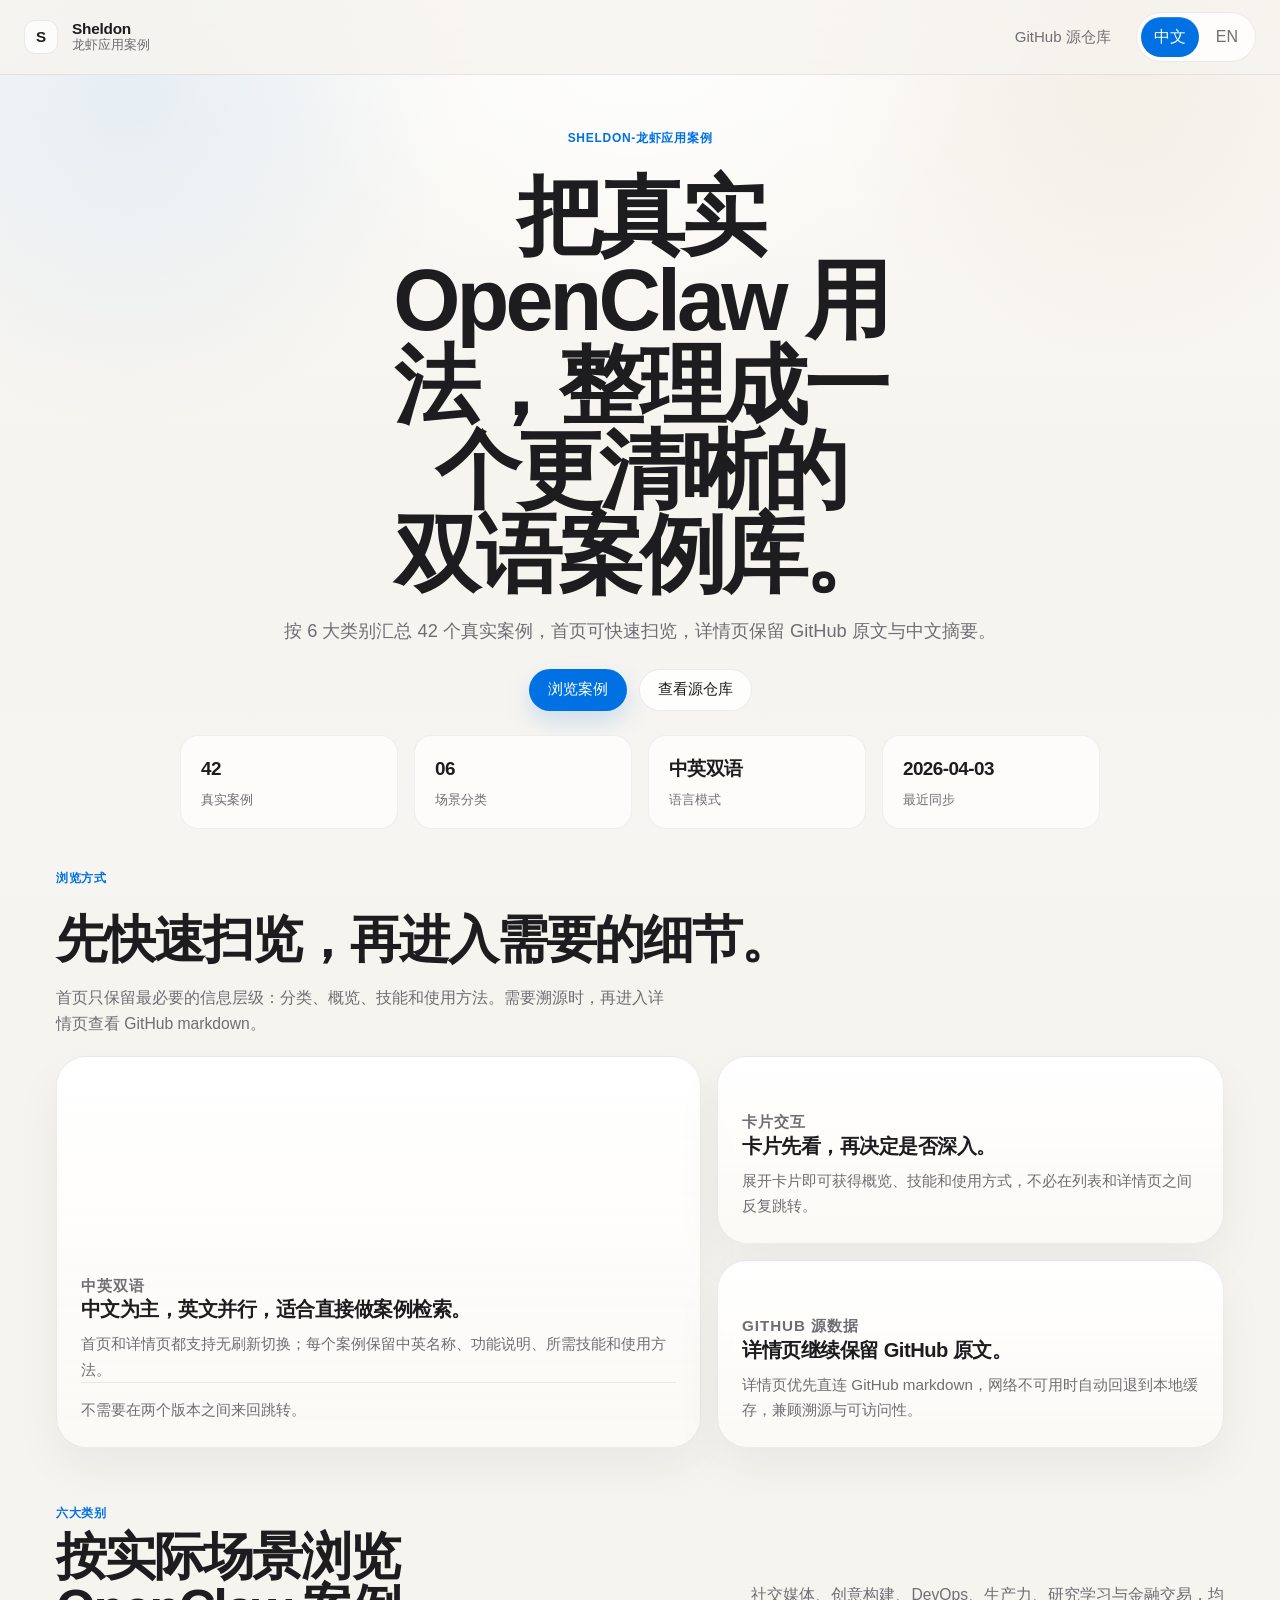
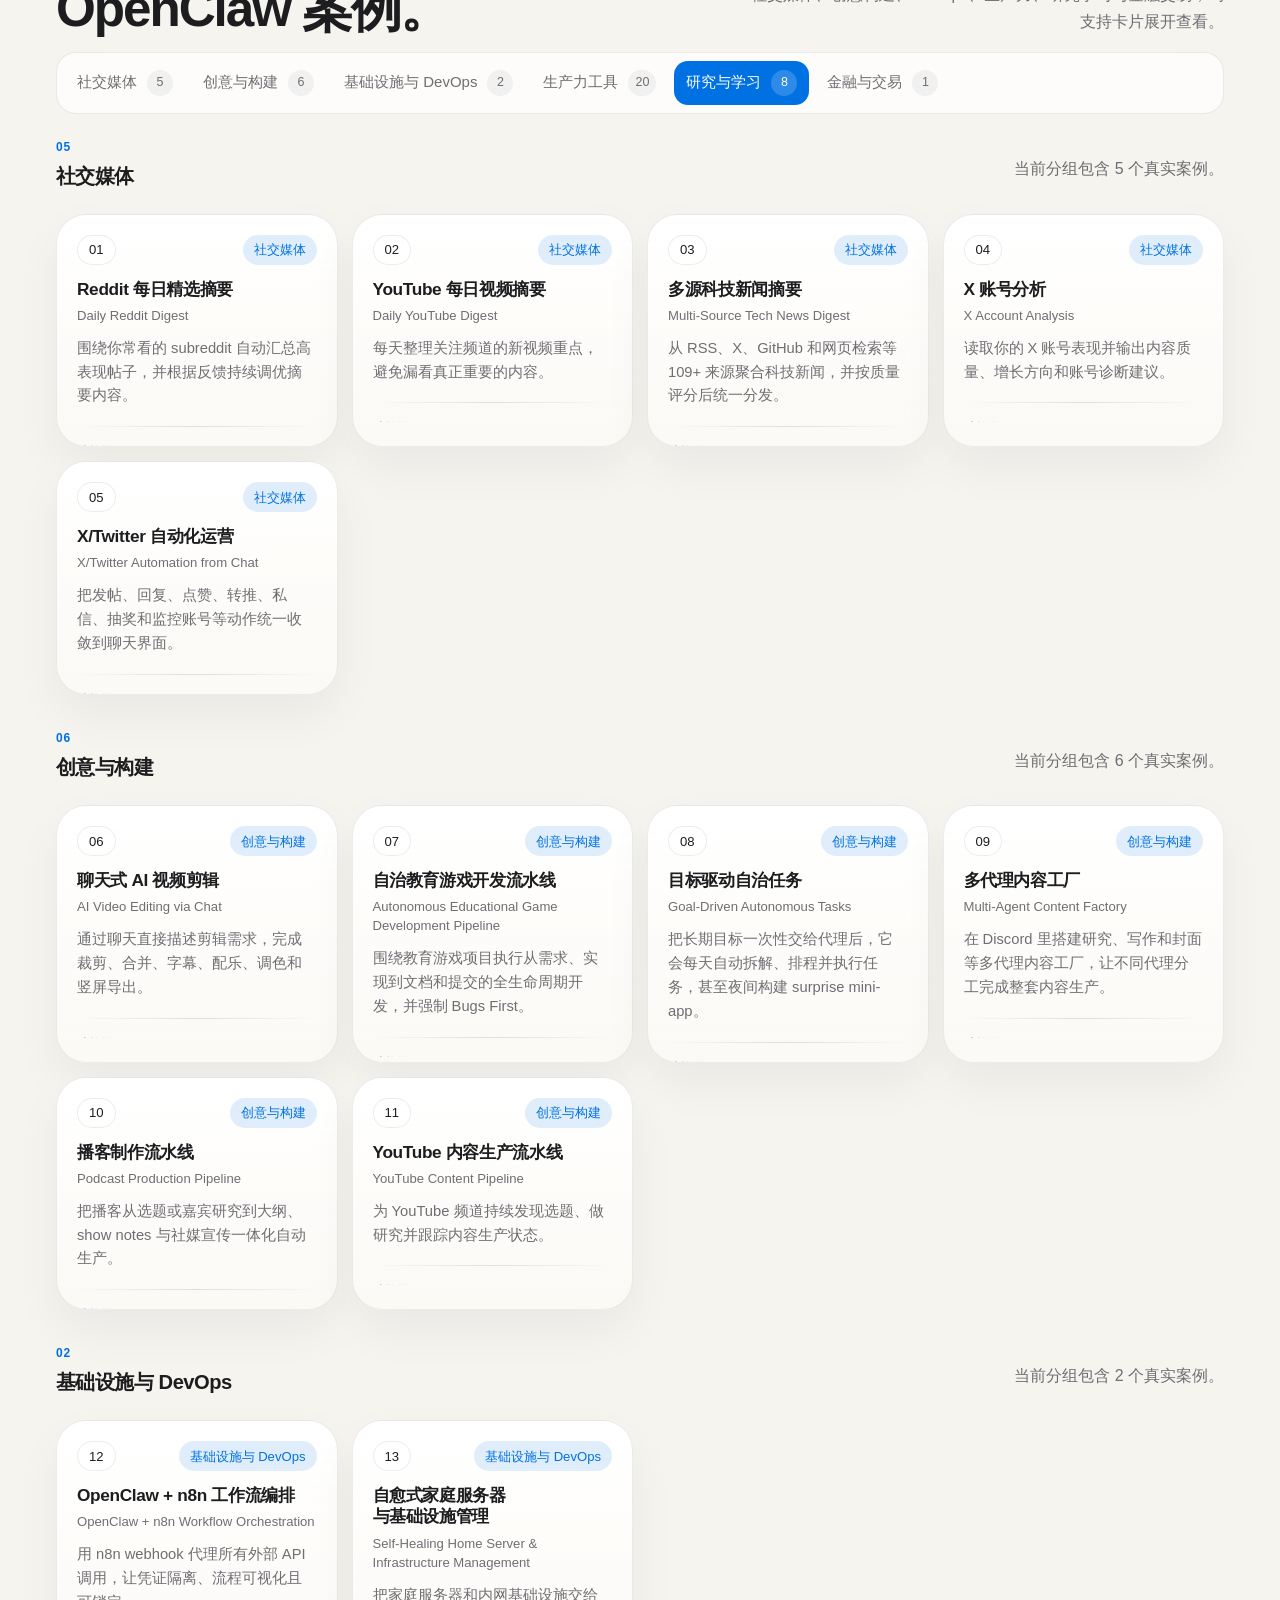
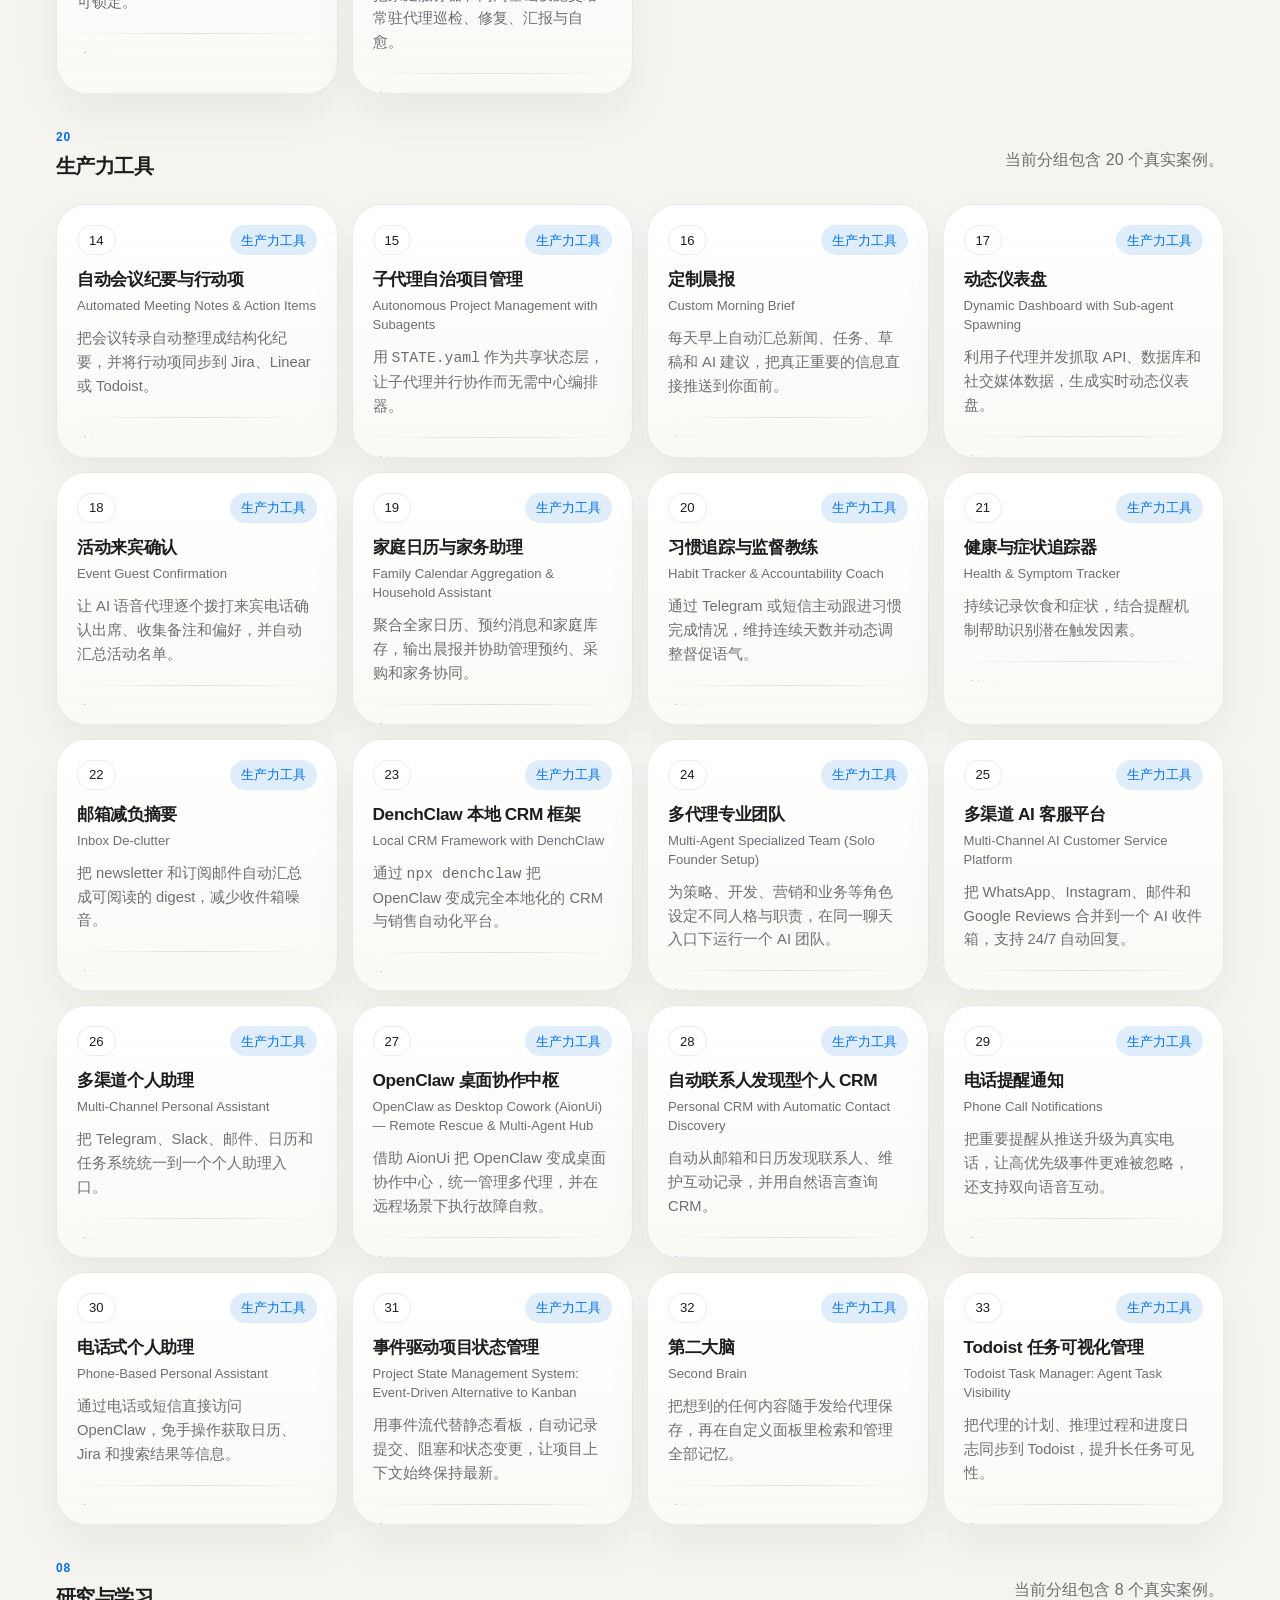
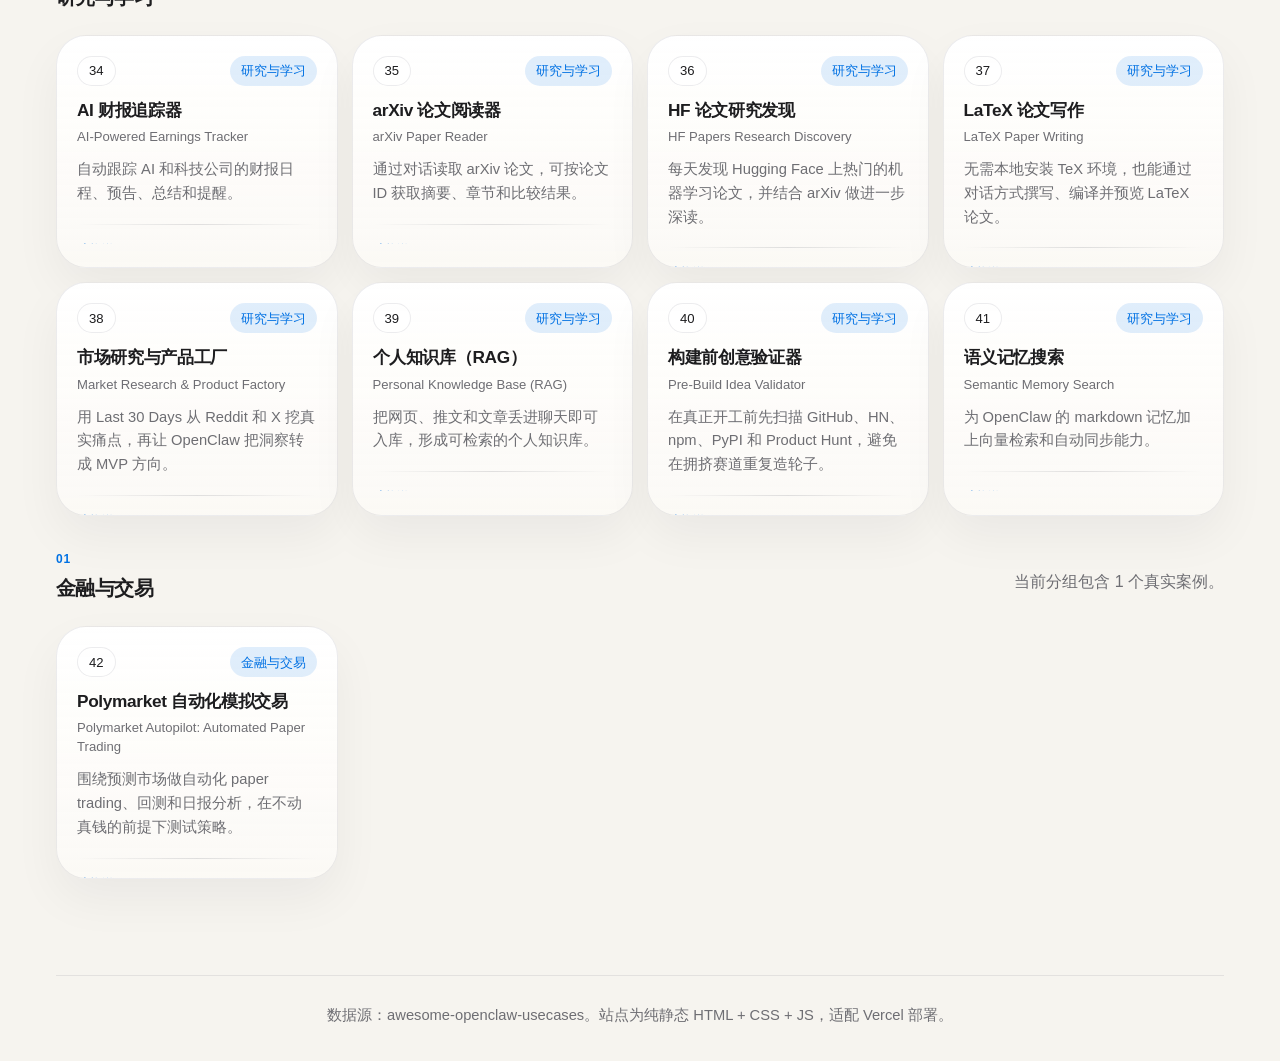
==== commit 6fc9f7ed: "Refine homepage visual hierarchy" ====
--- a/index.html
+++ b/index.html
@@ -8,6 +8,22 @@
       name="description"
       content="Sheldon-龙虾应用案例 / Sheldon-OpenClaw Use Cases，汇总 6 大类别的真实 OpenClaw 应用案例。"
     >
+    <meta property="og:type" content="website">
+    <meta property="og:title" content="Sheldon-龙虾应用案例 | Sheldon-OpenClaw Use Cases">
+    <meta
+      property="og:description"
+      content="A bilingual static showcase of real OpenClaw workflows across six categories."
+    >
+    <meta property="og:url" content="https://sheldon-claw-web.vercel.app/">
+    <meta property="og:image" content="https://sheldon-claw-web.vercel.app/assets/github-preview.png">
+    <meta property="og:image:alt" content="Sheldon-OpenClaw Use Cases preview">
+    <meta name="twitter:card" content="summary_large_image">
+    <meta name="twitter:title" content="Sheldon-龙虾应用案例 | Sheldon-OpenClaw Use Cases">
+    <meta
+      name="twitter:description"
+      content="A bilingual static showcase of real OpenClaw workflows across six categories."
+    >
+    <meta name="twitter:image" content="https://sheldon-claw-web.vercel.app/assets/github-preview.png">
     <link rel="stylesheet" href="./css/style.css">
   </head>
   <body class="page-home">
@@ -43,17 +59,17 @@
           </p>
           <h1
             class="hero-title"
-            data-zh="把真实 OpenClaw 工作流，整理成可读、可查、可复用的中英文案例库。"
-            data-en="Real OpenClaw workflows, curated into a bilingual catalogue that is easy to scan and reuse."
+            data-zh="把真实 OpenClaw 用法，整理成一个更清晰的双语案例库。"
+            data-en="A cleaner bilingual library of real OpenClaw workflows."
           >
-            把真实 OpenClaw 工作流，整理成可读、可查、可复用的中英文案例库。
+            把真实 OpenClaw 用法，整理成一个更清晰的双语案例库。
           </h1>
           <p
             class="hero-lead"
-            data-zh="案例按 6 大类别组织，首页支持卡片展开/收起，每个案例都有独立详情页，并优先从 GitHub 拉取原始 markdown。"
-            data-en="The library is organized into six categories, supports expandable cards on the homepage, and gives every use case its own detail page with GitHub markdown as the primary source."
+            data-zh="按 6 大类别汇总 42 个真实案例，首页可快速扫览，详情页保留 GitHub 原文与中文摘要。"
+            data-en="Browse 42 real use cases across six categories, with quick card previews and detail pages that keep the GitHub source attached."
           >
-            案例按 6 大类别组织，首页支持卡片展开/收起，每个案例都有独立详情页，并优先从 GitHub 拉取原始 markdown。
+            按 6 大类别汇总 42 个真实案例，首页可快速扫览，详情页保留 GitHub 原文与中文摘要。
           </p>
           <div class="hero-actions">
             <a
@@ -76,42 +92,49 @@
             </a>
           </div>
         </div>
-        <aside class="hero-panel">
-          <div class="hero-panel__surface">
-            <p class="panel-kicker" data-zh="GitHub 同步状态" data-en="GitHub Sync Status">
-              GitHub 同步状态
-            </p>
-            <h2
-              class="panel-title"
-              data-zh="42 个真实案例，静态交付，双语可读。"
-              data-en="42 real workflows, shipped as a static bilingual site."
-            >
-              42 个真实案例，静态交付，双语可读。
-            </h2>
-            <p
-              class="panel-copy"
-              data-zh="详情页优先读取 GitHub 原始 markdown，失败时自动回退到本地缓存副本，适合直接部署到 Vercel。"
-              data-en="Detail pages prefer live GitHub markdown and automatically fall back to a cached local copy, making the site safe to deploy on Vercel."
-            >
-              详情页优先读取 GitHub 原始 markdown，失败时自动回退到本地缓存副本，适合直接部署到 Vercel。
-            </p>
-            <div class="hero-metrics" id="hero-metrics"></div>
-          </div>
-        </aside>
+        <div class="hero-metrics" id="hero-metrics"></div>
       </section>
 
-      <section class="overview-grid" id="overview-grid"></section>
+      <section class="library-story">
+        <div class="section-intro section-intro--stack">
+          <p class="section-kicker" data-zh="浏览方式" data-en="Browsing Model">浏览方式</p>
+          <h2
+            class="section-title"
+            data-zh="先快速扫览，再进入需要的细节。"
+            data-en="Scan quickly, then open only the details you need."
+          >
+            先快速扫览，再进入需要的细节。
+          </h2>
+          <p
+            class="section-copy"
+            data-zh="首页只保留最必要的信息层级：分类、概览、技能和使用方法。需要溯源时，再进入详情页查看 GitHub markdown。"
+            data-en="The homepage keeps only the essential layers: category, overview, skills, and usage. Open the detail page only when you need the full GitHub markdown."
+          >
+            首页只保留最必要的信息层级：分类、概览、技能和使用方法。需要溯源时，再进入详情页查看 GitHub markdown。
+          </p>
+        </div>
+        <div class="overview-grid" id="overview-grid"></div>
+      </section>
 
       <section class="category-shell">
         <div class="section-intro">
-          <p class="section-kicker" data-zh="六大类别" data-en="Six Categories">六大类别</p>
-          <h2
-            class="section-title"
-            data-zh="按真实使用场景浏览案例。"
-            data-en="Browse the catalogue by practical scenarios."
+          <div>
+            <p class="section-kicker" data-zh="六大类别" data-en="Six Categories">六大类别</p>
+            <h2
+              class="section-title"
+              data-zh="按实际场景浏览 OpenClaw 案例。"
+              data-en="Browse OpenClaw use cases by real-world scenario."
+            >
+              按实际场景浏览 OpenClaw 案例。
+            </h2>
+          </div>
+          <p
+            class="section-copy category-copy"
+            data-zh="社交媒体、创意构建、DevOps、生产力、研究学习与金融交易，均支持卡片展开查看。"
+            data-en="Explore social, creative, DevOps, productivity, research, and finance workflows with expandable cards."
           >
-            按真实使用场景浏览案例。
-          </h2>
+            社交媒体、创意构建、DevOps、生产力、研究学习与金融交易，均支持卡片展开查看。
+          </p>
         </div>
         <div class="category-nav" id="category-nav"></div>
       </section>
--- a/css/style.css
+++ b/css/style.css
@@ -1,9 +1,9 @@
 :root {
-  --bg: #f5f5f7;
-  --bg-accent: #f0f6ff;
-  --surface: rgba(255, 255, 255, 0.82);
-  --surface-strong: rgba(255, 255, 255, 0.94);
-  --surface-tint: linear-gradient(180deg, rgba(255, 255, 255, 0.94), rgba(249, 250, 252, 0.86));
+  --bg: #f6f4ef;
+  --bg-accent: #fdf9f2;
+  --surface: rgba(255, 255, 255, 0.84);
+  --surface-strong: rgba(255, 255, 255, 0.96);
+  --surface-tint: linear-gradient(180deg, rgba(255, 255, 255, 0.96), rgba(252, 250, 246, 0.88));
   --stroke: rgba(15, 23, 42, 0.08);
   --stroke-strong: rgba(15, 23, 42, 0.14);
   --text: #1d1d1f;
@@ -13,16 +13,16 @@
   --accent-soft: rgba(0, 113, 227, 0.12);
   --success-soft: rgba(34, 197, 94, 0.14);
   --warning-soft: rgba(249, 115, 22, 0.16);
-  --shadow-lg: 0 28px 80px rgba(15, 23, 42, 0.08);
-  --shadow-md: 0 18px 48px rgba(15, 23, 42, 0.08);
-  --shadow-sm: 0 10px 24px rgba(15, 23, 42, 0.06);
-  --radius-xl: 36px;
-  --radius-lg: 28px;
-  --radius-md: 20px;
+  --shadow-lg: 0 20px 48px rgba(15, 23, 42, 0.05);
+  --shadow-md: 0 12px 30px rgba(15, 23, 42, 0.05);
+  --shadow-sm: 0 6px 18px rgba(15, 23, 42, 0.04);
+  --radius-xl: 30px;
+  --radius-lg: 24px;
+  --radius-md: 18px;
   --radius-sm: 14px;
-  --page-width: min(1440px, calc(100% - 40px));
-  --header-height: 82px;
-  --font-stack: -apple-system, "SF Pro Display", "PingFang SC", "Helvetica Neue", sans-serif;
+  --page-width: min(1168px, calc(100% - 40px));
+  --header-height: 68px;
+  --font-stack: -apple-system, BlinkMacSystemFont, "SF Pro Text", "SF Pro Display", "PingFang SC", "Hiragino Sans GB", "Microsoft YaHei", "Segoe UI", sans-serif;
 }
 
 *,
@@ -33,6 +33,7 @@
 
 html {
   scroll-behavior: smooth;
+  text-size-adjust: 100%;
 }
 
 body {
@@ -42,6 +43,9 @@
   background: var(--bg);
   font-family: var(--font-stack);
   line-height: 1.6;
+  text-rendering: optimizeLegibility;
+  -webkit-font-smoothing: antialiased;
+  -moz-osx-font-smoothing: grayscale;
 }
 
 body::selection {
@@ -69,10 +73,10 @@
   z-index: -1;
   pointer-events: none;
   background:
-    radial-gradient(circle at top left, rgba(0, 113, 227, 0.13), transparent 28%),
-    radial-gradient(circle at 80% 20%, rgba(255, 185, 105, 0.22), transparent 22%),
-    radial-gradient(circle at 70% 80%, rgba(0, 113, 227, 0.08), transparent 26%),
-    linear-gradient(180deg, #f6f8fc 0%, #f5f5f7 100%);
+    radial-gradient(circle at top center, rgba(255, 255, 255, 0.9), transparent 32%),
+    radial-gradient(circle at 10% 10%, rgba(0, 113, 227, 0.08), transparent 24%),
+    radial-gradient(circle at 88% 6%, rgba(212, 183, 144, 0.16), transparent 22%),
+    linear-gradient(180deg, #fbfaf7 0%, #f6f4ef 52%, #f7f5f1 100%);
 }
 
 .site-header {
@@ -83,10 +87,10 @@
   display: flex;
   align-items: center;
   justify-content: space-between;
-  gap: 24px;
-  padding: 16px 20px;
-  backdrop-filter: blur(28px);
-  background: rgba(245, 245, 247, 0.76);
+  gap: 20px;
+  padding: 12px clamp(16px, 3vw, 24px);
+  backdrop-filter: blur(20px);
+  background: rgba(246, 244, 239, 0.78);
   border-bottom: 1px solid var(--stroke);
 }
 
@@ -97,16 +101,16 @@
 }
 
 .brand-mark {
-  width: 42px;
-  height: 42px;
-  border-radius: 14px;
+  width: 34px;
+  height: 34px;
+  border-radius: 11px;
   display: grid;
   place-items: center;
-  font-weight: 700;
-  font-size: 1.05rem;
-  color: #fff;
-  background: linear-gradient(135deg, var(--accent), #4ea1ff 65%, #a8d8ff);
-  box-shadow: inset 0 1px 0 rgba(255, 255, 255, 0.24);
+  font-weight: 600;
+  font-size: 0.95rem;
+  color: var(--text);
+  background: rgba(255, 255, 255, 0.7);
+  border: 1px solid rgba(15, 23, 42, 0.08);
 }
 
 .brand-copy {
@@ -116,12 +120,12 @@
 }
 
 .brand-copy strong {
-  font-size: 1rem;
-  letter-spacing: -0.02em;
+  font-size: 0.96rem;
+  letter-spacing: -0.015em;
 }
 
 .brand-copy span {
-  font-size: 0.9rem;
+  font-size: 0.82rem;
   color: var(--muted);
 }
 
@@ -132,10 +136,11 @@
 }
 
 .header-link {
-  padding: 10px 14px;
+  padding: 7px 11px;
   color: var(--muted);
   transition: color 180ms ease, background-color 180ms ease;
-  border-radius: 999px;
+  border-radius: 12px;
+  font-size: 0.94rem;
 }
 
 .header-link:hover {
@@ -149,16 +154,15 @@
   gap: 4px;
   padding: 4px;
   border-radius: 999px;
-  background: rgba(255, 255, 255, 0.66);
+  background: rgba(255, 255, 255, 0.72);
   border: 1px solid var(--stroke);
-  box-shadow: var(--shadow-sm);
 }
 
 .lang-switch__option {
   border: 0;
   background: transparent;
   border-radius: 999px;
-  padding: 8px 14px;
+  padding: 7px 13px;
   cursor: pointer;
   color: var(--muted);
   transition: background-color 180ms ease, color 180ms ease, transform 180ms ease;
@@ -181,22 +185,22 @@
 }
 
 .page-shell {
-  padding: 42px 0 110px;
+  padding: 22px 0 96px;
 }
 
 .hero {
-  min-height: calc(100vh - var(--header-height) - 28px);
-  display: grid;
-  grid-template-columns: minmax(0, 1.3fr) minmax(320px, 0.9fr);
-  gap: 30px;
-  align-items: center;
-}
-
-.hero-copy,
-.hero-panel__surface,
+  min-height: min(700px, calc(100vh - var(--header-height) - 24px));
+  display: grid;
+  align-content: center;
+  justify-items: center;
+  gap: 24px;
+  padding: 32px 0 22px;
+}
+
 .overview-card,
 .case-card,
 .detail-card,
+.detail-hero,
 .not-found-card {
   background: var(--surface-tint);
   border: 1px solid var(--stroke);
@@ -205,34 +209,46 @@
 }
 
 .hero-copy {
-  padding: clamp(32px, 4vw, 56px);
+  display: grid;
+  justify-items: center;
+  gap: 18px;
+  width: min(840px, 100%);
+  text-align: center;
+  padding: 0;
 }
 
 .eyebrow,
-.panel-kicker,
 .section-kicker,
 .detail-card__eyebrow,
 .overview-card__eyebrow {
-  margin: 0 0 12px;
+  margin: 0 0 8px;
   color: var(--accent);
-  font-size: 0.86rem;
+  font-size: 0.75rem;
   font-weight: 600;
-  letter-spacing: 0.08em;
+  letter-spacing: 0.06em;
   text-transform: uppercase;
 }
 
-.hero-title,
+.hero-title {
+  margin: 0;
+  max-width: 12ch;
+  font-size: clamp(3rem, 6.8vw, 5.4rem);
+  line-height: 0.98;
+  letter-spacing: -0.045em;
+  text-wrap: balance;
+}
+
 .detail-title,
 .not-found-card h1 {
   margin: 0;
-  font-size: clamp(3rem, 6vw, 5.6rem);
-  line-height: 0.96;
-  letter-spacing: -0.06em;
+  font-size: clamp(2.6rem, 5vw, 4.2rem);
+  line-height: 1.02;
+  letter-spacing: -0.04em;
+  text-wrap: balance;
 }
 
 .hero-lead,
 .detail-lead,
-.panel-copy,
 .overview-card p,
 .case-section__copy,
 .site-footer p,
@@ -246,10 +262,11 @@
 }
 
 .hero-lead,
-.panel-copy,
 .detail-lead {
-  max-width: 62ch;
-  font-size: 1.08rem;
+  margin: 0;
+  max-width: 46rem;
+  font-size: clamp(1.02rem, 1.6vw, 1.14rem);
+  line-height: 1.72;
 }
 
 .hero-actions,
@@ -261,15 +278,20 @@
   gap: 12px;
 }
 
+.hero-actions {
+  margin-top: 4px;
+}
+
 .button {
   display: inline-flex;
   align-items: center;
   justify-content: center;
-  min-height: 46px;
+  min-height: 42px;
   padding: 0 18px;
   border-radius: 999px;
   border: 1px solid transparent;
   transition: transform 180ms ease, box-shadow 180ms ease, background-color 180ms ease, color 180ms ease;
+  font-size: 0.95rem;
 }
 
 .button:hover {
@@ -279,7 +301,7 @@
 .button-primary {
   color: #fff;
   background: var(--accent);
-  box-shadow: 0 14px 30px rgba(0, 113, 227, 0.22);
+  box-shadow: 0 10px 24px rgba(0, 113, 227, 0.18);
 }
 
 .button-primary:hover {
@@ -288,7 +310,7 @@
 
 .button-secondary {
   color: var(--text);
-  background: rgba(255, 255, 255, 0.8);
+  background: rgba(255, 255, 255, 0.84);
   border-color: var(--stroke);
 }
 
@@ -296,55 +318,49 @@
   background: rgba(255, 255, 255, 0.96);
 }
 
-.hero-panel__surface {
-  padding: 26px;
-  display: flex;
-  flex-direction: column;
-  gap: 18px;
-}
-
-.panel-title {
-  margin: 0;
-  font-size: clamp(2rem, 4vw, 3rem);
-  line-height: 1;
-  letter-spacing: -0.05em;
-}
-
 .hero-metrics,
 .overview-grid {
   display: grid;
-  gap: 18px;
+  gap: 16px;
 }
 
 .hero-metrics {
-  grid-template-columns: repeat(2, minmax(0, 1fr));
+  width: min(920px, 100%);
+  grid-template-columns: repeat(4, minmax(0, 1fr));
 }
 
 .metric-card {
+  display: grid;
+  align-content: start;
   padding: 18px 20px;
   border-radius: var(--radius-md);
-  background: rgba(255, 255, 255, 0.78);
+  background: rgba(255, 255, 255, 0.72);
   border: 1px solid rgba(15, 23, 42, 0.06);
+  min-height: 94px;
 }
 
 .metric-value {
   margin: 0;
-  font-size: 1.35rem;
-  font-weight: 700;
-  letter-spacing: -0.04em;
+  font-size: clamp(1.02rem, 2vw, 1.18rem);
+  font-weight: 600;
+  letter-spacing: -0.03em;
 }
 
 .metric-label {
   margin: 6px 0 0;
-  font-size: 0.9rem;
+  font-size: 0.8rem;
 }
 
 .overview-grid {
-  margin-top: 30px;
-  grid-template-columns: repeat(4, minmax(0, 1fr));
+  grid-template-columns: minmax(0, 1.12fr) minmax(0, 0.88fr);
+  grid-auto-flow: row dense;
 }
 
 .overview-card {
+  display: flex;
+  flex-direction: column;
+  justify-content: flex-end;
+  min-height: 188px;
   padding: 24px;
   animation: rise-in 700ms cubic-bezier(0.21, 0.95, 0.34, 1) both;
 }
@@ -352,16 +368,41 @@
 .overview-card h3,
 .case-section__header h2,
 .detail-card h2 {
-  margin: 0 0 12px;
-  font-size: 1.45rem;
-  line-height: 1.08;
-  letter-spacing: -0.04em;
+  margin: 0 0 10px;
+  font-size: 1.26rem;
+  line-height: 1.14;
+  letter-spacing: -0.025em;
+  text-wrap: balance;
+}
+
+.overview-card p {
+  margin: 0;
+  font-size: 0.95rem;
+  line-height: 1.68;
+}
+
+.overview-card--wide {
+  min-height: 392px;
+  grid-row: span 2;
+}
+
+.overview-card__note {
+  margin-top: 16px;
+  padding-top: 14px;
+  border-top: 1px solid rgba(15, 23, 42, 0.08);
+  font-size: 0.84rem;
 }
 
 .category-shell {
-  margin-top: 48px;
+  margin-top: 56px;
+  display: grid;
+  gap: 16px;
+}
+
+.library-story {
   display: grid;
   gap: 18px;
+  margin-top: 18px;
 }
 
 .section-intro {
@@ -371,26 +412,50 @@
   gap: 18px;
 }
 
+.section-intro > div {
+  min-width: 0;
+}
+
+.section-intro--stack {
+  max-width: 780px;
+  align-items: start;
+  flex-direction: column;
+  justify-content: flex-start;
+}
+
 .section-title {
   margin: 0;
-  font-size: clamp(2rem, 4vw, 3.2rem);
-  letter-spacing: -0.05em;
-  line-height: 1;
+  font-size: clamp(2rem, 4.4vw, 3.2rem);
+  letter-spacing: -0.04em;
+  line-height: 1.02;
+  text-wrap: balance;
+}
+
+.section-copy {
+  margin: 0;
+  max-width: 38rem;
+  color: var(--muted);
+  font-size: 0.98rem;
+  line-height: 1.7;
+}
+
+.category-copy {
+  max-width: 30rem;
+  text-align: right;
 }
 
 .category-nav {
   position: sticky;
-  top: 96px;
+  top: 78px;
   z-index: 20;
   display: flex;
   flex-wrap: wrap;
-  gap: 10px;
-  padding: 12px;
-  border-radius: 999px;
-  background: rgba(255, 255, 255, 0.7);
+  gap: 6px;
+  padding: 8px;
+  border-radius: 20px;
+  background: rgba(255, 255, 255, 0.72);
   border: 1px solid var(--stroke);
-  backdrop-filter: blur(26px);
-  box-shadow: var(--shadow-sm);
+  backdrop-filter: blur(18px);
 }
 
 .category-pill {
@@ -399,11 +464,12 @@
   display: inline-flex;
   align-items: center;
   gap: 10px;
-  padding: 10px 14px;
-  border-radius: 999px;
+  padding: 9px 12px;
+  border-radius: 14px;
   cursor: pointer;
   color: var(--muted);
   transition: background-color 180ms ease, color 180ms ease;
+  font-size: 0.94rem;
 }
 
 .category-pill:hover {
@@ -430,7 +496,7 @@
 }
 
 .case-sections {
-  margin-top: 26px;
+  margin-top: 24px;
   display: grid;
   gap: 34px;
 }
@@ -443,14 +509,14 @@
   display: flex;
   align-items: end;
   justify-content: space-between;
-  gap: 20px;
-  margin-bottom: 18px;
+  gap: 14px;
+  margin-bottom: 16px;
 }
 
 .case-grid {
   display: grid;
   grid-template-columns: repeat(4, minmax(0, 1fr));
-  gap: 18px;
+  gap: 14px;
 }
 
 .case-card {
@@ -460,7 +526,7 @@
 }
 
 .case-card:hover {
-  transform: translateY(-2px);
+  transform: translateY(-1px);
   border-color: var(--stroke-strong);
 }
 
@@ -468,7 +534,7 @@
   width: 100%;
   background: transparent;
   border: 0;
-  padding: 24px;
+  padding: 20px 20px 18px;
   text-align: left;
   cursor: pointer;
 }
@@ -478,7 +544,7 @@
   align-items: center;
   justify-content: space-between;
   gap: 12px;
-  margin-bottom: 18px;
+  margin-bottom: 14px;
 }
 
 .case-card__index,
@@ -490,7 +556,7 @@
   min-height: 30px;
   padding: 0 11px;
   border-radius: 999px;
-  font-size: 0.86rem;
+  font-size: 0.82rem;
 }
 
 .case-card__index,
@@ -507,19 +573,30 @@
 
 .case-card h3 {
   margin: 0;
-  font-size: 1.34rem;
-  line-height: 1.08;
-  letter-spacing: -0.04em;
+  font-size: 1.08rem;
+  line-height: 1.22;
+  letter-spacing: -0.02em;
+  text-wrap: balance;
 }
 
 .case-card__alt {
-  margin: 8px 0 14px;
-  font-size: 0.94rem;
+  margin: 6px 0 12px;
+  font-size: 0.82rem;
+  line-height: 1.45;
 }
 
 .case-card__summary,
 .case-card__copy {
   margin: 0;
+  font-size: 0.92rem;
+  line-height: 1.62;
+}
+
+.case-card__summary {
+  display: -webkit-box;
+  -webkit-line-clamp: 4;
+  -webkit-box-orient: vertical;
+  overflow: hidden;
 }
 
 .case-card__content {
@@ -534,25 +611,25 @@
 
 .case-card__content-inner {
   overflow: hidden;
-  padding: 0 24px 24px;
+  padding: 0 20px 20px;
 }
 
 .case-card__divider {
   height: 1px;
-  margin-bottom: 18px;
+  margin-bottom: 16px;
   background: linear-gradient(90deg, transparent, rgba(15, 23, 42, 0.12), transparent);
 }
 
 .case-card__block + .case-card__block {
-  margin-top: 18px;
+  margin-top: 14px;
 }
 
 .case-card__label {
-  margin: 0 0 10px;
-  font-size: 0.85rem;
+  margin: 0 0 8px;
+  font-size: 0.74rem;
   font-weight: 600;
   color: var(--accent);
-  letter-spacing: 0.08em;
+  letter-spacing: 0.04em;
   text-transform: uppercase;
 }
 
@@ -565,31 +642,34 @@
 .skill-chip {
   display: inline-flex;
   align-items: center;
-  padding: 8px 12px;
+  padding: 7px 10px;
   border-radius: 999px;
   background: rgba(255, 255, 255, 0.8);
   border: 1px solid rgba(15, 23, 42, 0.06);
-  font-size: 0.88rem;
+  font-size: 0.8rem;
   color: var(--text);
 }
 
 .site-footer {
   width: var(--page-width);
   margin: 0 auto 34px;
-  padding-top: 24px;
+  padding-top: 28px;
   border-top: 1px solid var(--stroke);
 }
 
+.site-footer p {
+  margin: 0 auto;
+  max-width: 760px;
+  font-size: 0.92rem;
+  text-align: center;
+}
+
 .detail-page {
-  padding-top: 28px;
+  padding-top: 18px;
 }
 
 .detail-hero {
-  padding: clamp(28px, 4vw, 44px);
-  border-radius: var(--radius-xl);
-  background: var(--surface-tint);
-  border: 1px solid var(--stroke);
-  box-shadow: var(--shadow-lg);
+  padding: clamp(28px, 4vw, 40px);
 }
 
 .detail-hero__top {
@@ -603,7 +683,7 @@
 .detail-title__alt {
   margin: 12px 0 0;
   color: var(--muted);
-  font-size: clamp(1rem, 2vw, 1.2rem);
+  font-size: clamp(0.96rem, 2vw, 1.08rem);
 }
 
 .detail-layout {
@@ -676,7 +756,6 @@
   border-radius: 999px;
   background: rgba(255, 255, 255, 0.72);
   border: 1px solid var(--stroke);
-  box-shadow: var(--shadow-sm);
 }
 
 .detail-tab {
@@ -694,11 +773,11 @@
 }
 
 .detail-card {
-  padding: 24px;
+  padding: 22px;
 }
 
 .detail-card--source {
-  min-height: 540px;
+  min-height: 500px;
 }
 
 .detail-card__row {
@@ -732,8 +811,8 @@
 .markdown-body h5,
 .markdown-body h6 {
   margin: 28px 0 14px;
-  line-height: 1.08;
-  letter-spacing: -0.04em;
+  line-height: 1.12;
+  letter-spacing: -0.02em;
 }
 
 .markdown-body p,
@@ -833,13 +912,23 @@
 
 @media (max-width: 1200px) {
   .hero {
-    grid-template-columns: 1fr;
     min-height: auto;
-  }
-
-  .overview-grid,
+    padding-top: 22px;
+  }
+
+  .hero-metrics,
   .case-grid {
     grid-template-columns: repeat(2, minmax(0, 1fr));
+  }
+
+  .overview-grid {
+    grid-template-columns: 1fr 1fr;
+  }
+
+  .overview-card--wide {
+    grid-row: auto;
+    grid-column: span 2;
+    min-height: 240px;
   }
 
   .detail-layout {
@@ -857,23 +946,23 @@
     justify-content: space-between;
   }
 
-  .hero-copy,
-  .hero-panel__surface,
+  .overview-card,
+  .metric-card,
   .detail-hero,
   .detail-card,
-  .overview-card,
   .case-card,
   .not-found-card {
     border-radius: var(--radius-lg);
   }
 
+  .hero-metrics,
   .overview-grid,
-  .case-grid,
-  .hero-metrics {
+  .case-grid {
     grid-template-columns: 1fr;
   }
 
   .section-intro,
+  .section-intro--stack,
   .case-section__header,
   .detail-hero__top,
   .detail-card__row {
@@ -881,10 +970,19 @@
     flex-direction: column;
   }
 
+  .category-copy {
+    text-align: left;
+  }
+
   .category-nav {
-    top: 126px;
+    top: 110px;
     overflow-x: auto;
     flex-wrap: nowrap;
+  }
+
+  .overview-card--wide {
+    grid-column: auto;
+    min-height: 220px;
   }
 }
 
@@ -894,13 +992,31 @@
   }
 
   .page-shell {
-    padding: 28px 0 84px;
-  }
-
-  .hero-title,
+    padding: 24px 0 72px;
+  }
+
+  .hero-title {
+    font-size: clamp(2.2rem, 10.6vw, 3.5rem);
+    max-width: none;
+  }
+
   .detail-title,
   .not-found-card h1 {
-    font-size: clamp(2.4rem, 11vw, 3.8rem);
+    font-size: clamp(2.2rem, 9vw, 3.4rem);
+  }
+
+  .hero {
+    gap: 18px;
+    padding-top: 12px;
+  }
+
+  .hero-copy {
+    justify-items: start;
+    text-align: left;
+  }
+
+  .hero-lead {
+    max-width: none;
   }
 
   .button,
@@ -920,6 +1036,14 @@
     display: grid;
     grid-template-columns: 1fr 1fr;
   }
+
+  .metric-card,
+  .overview-card,
+  .detail-card,
+  .detail-hero {
+    padding-left: 18px;
+    padding-right: 18px;
+  }
 }
 
 @media (prefers-reduced-motion: reduce) {
